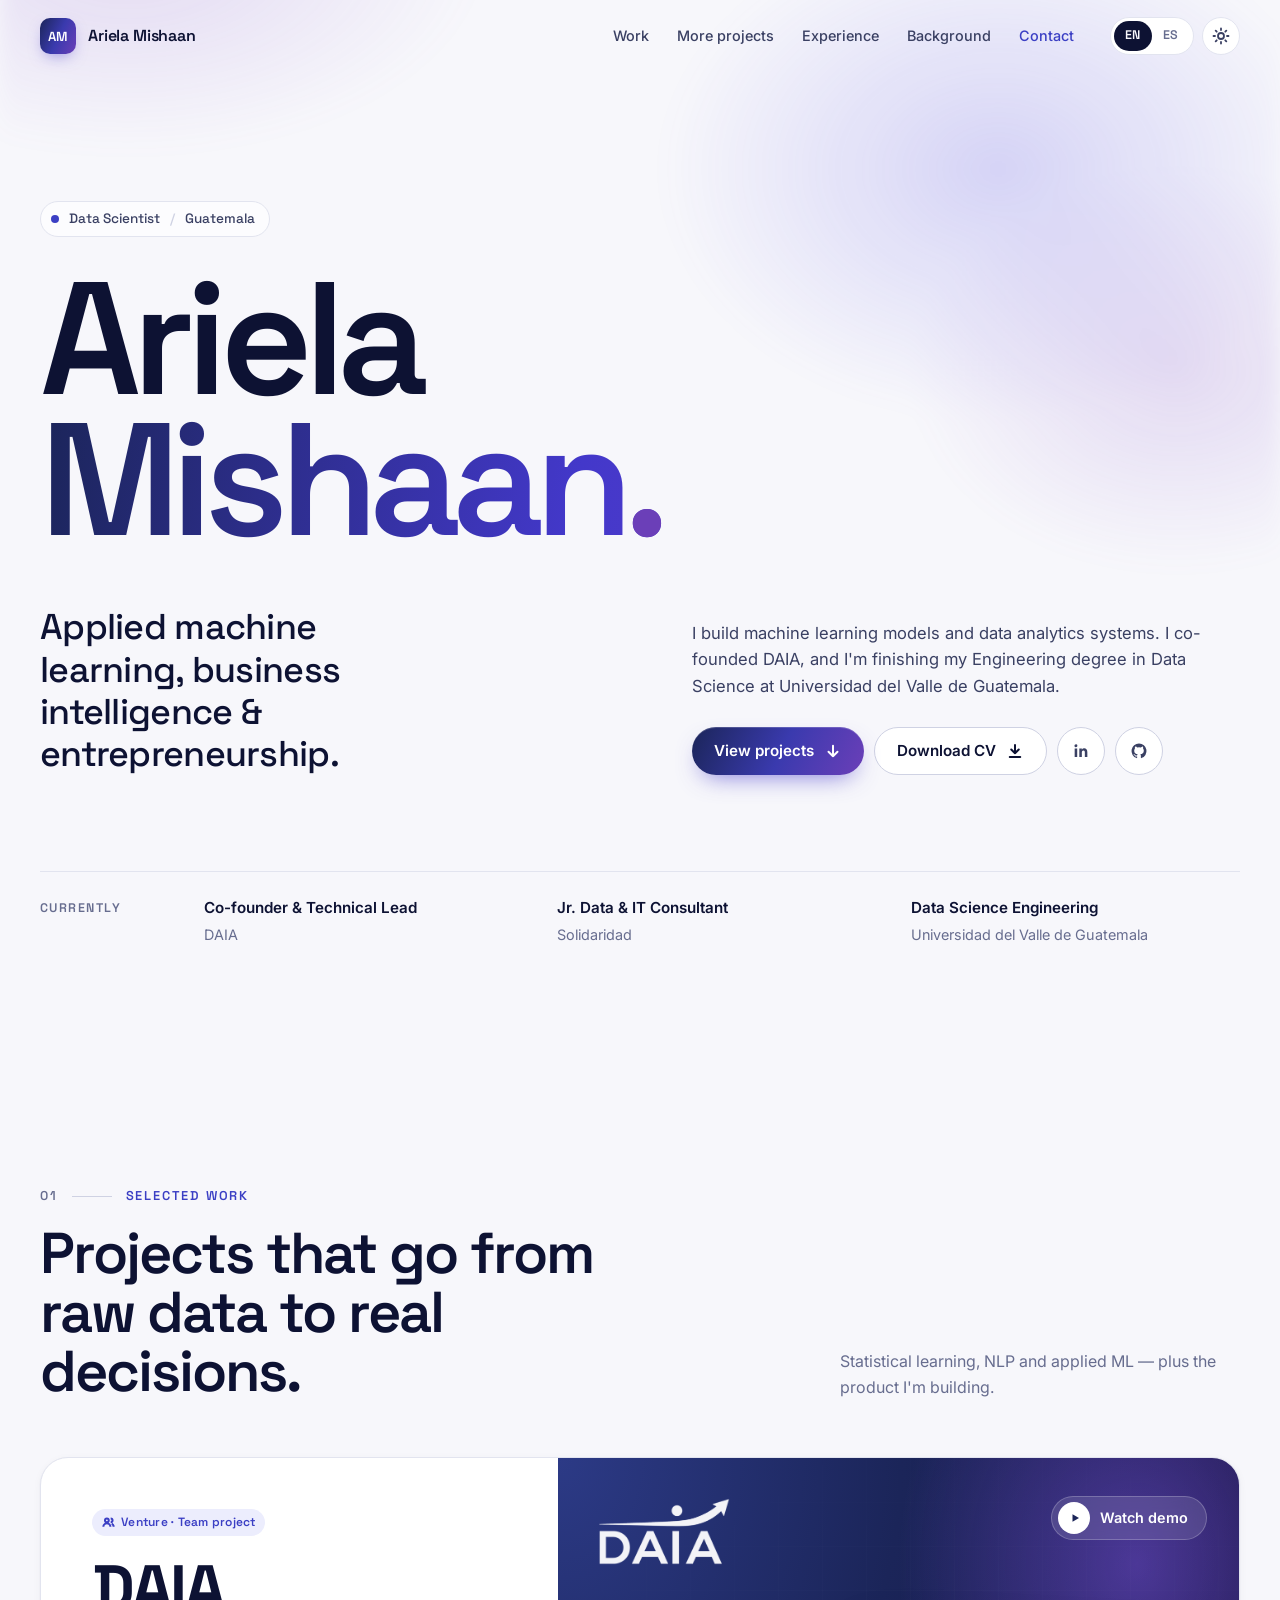
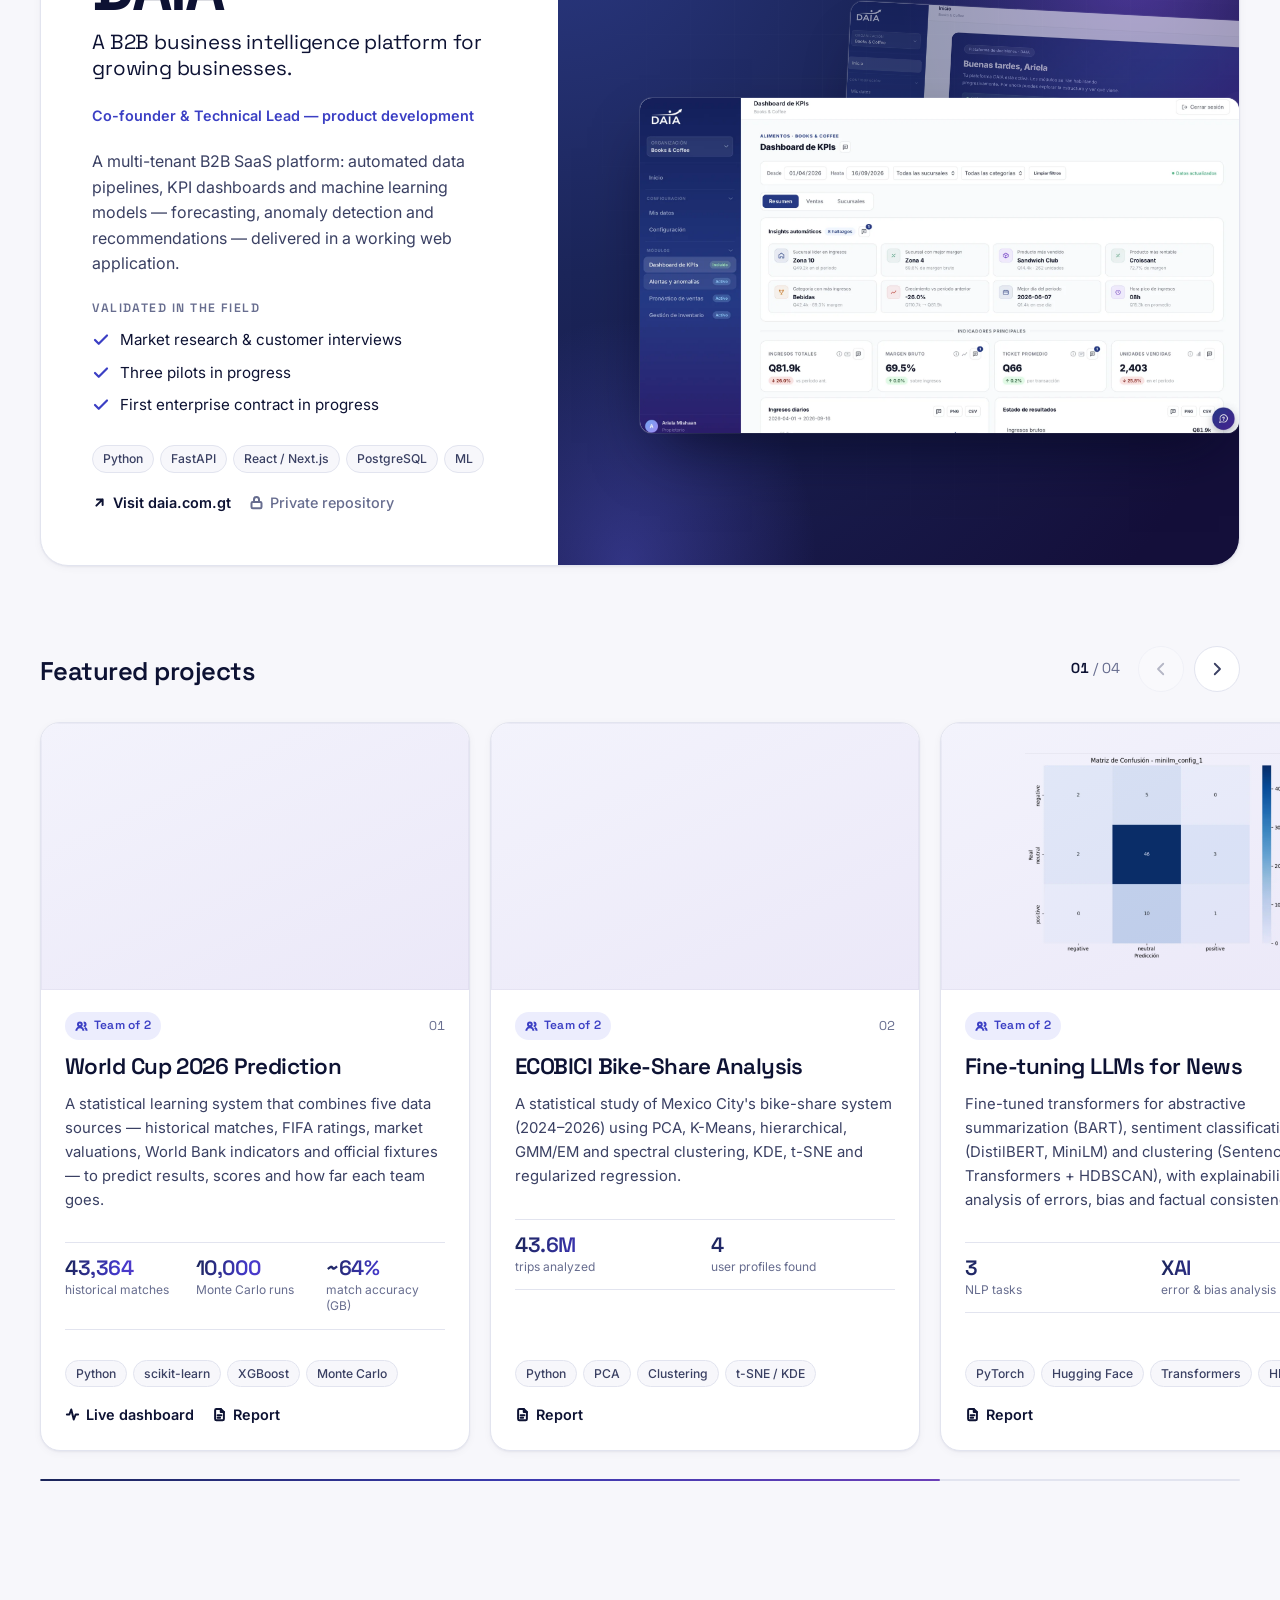
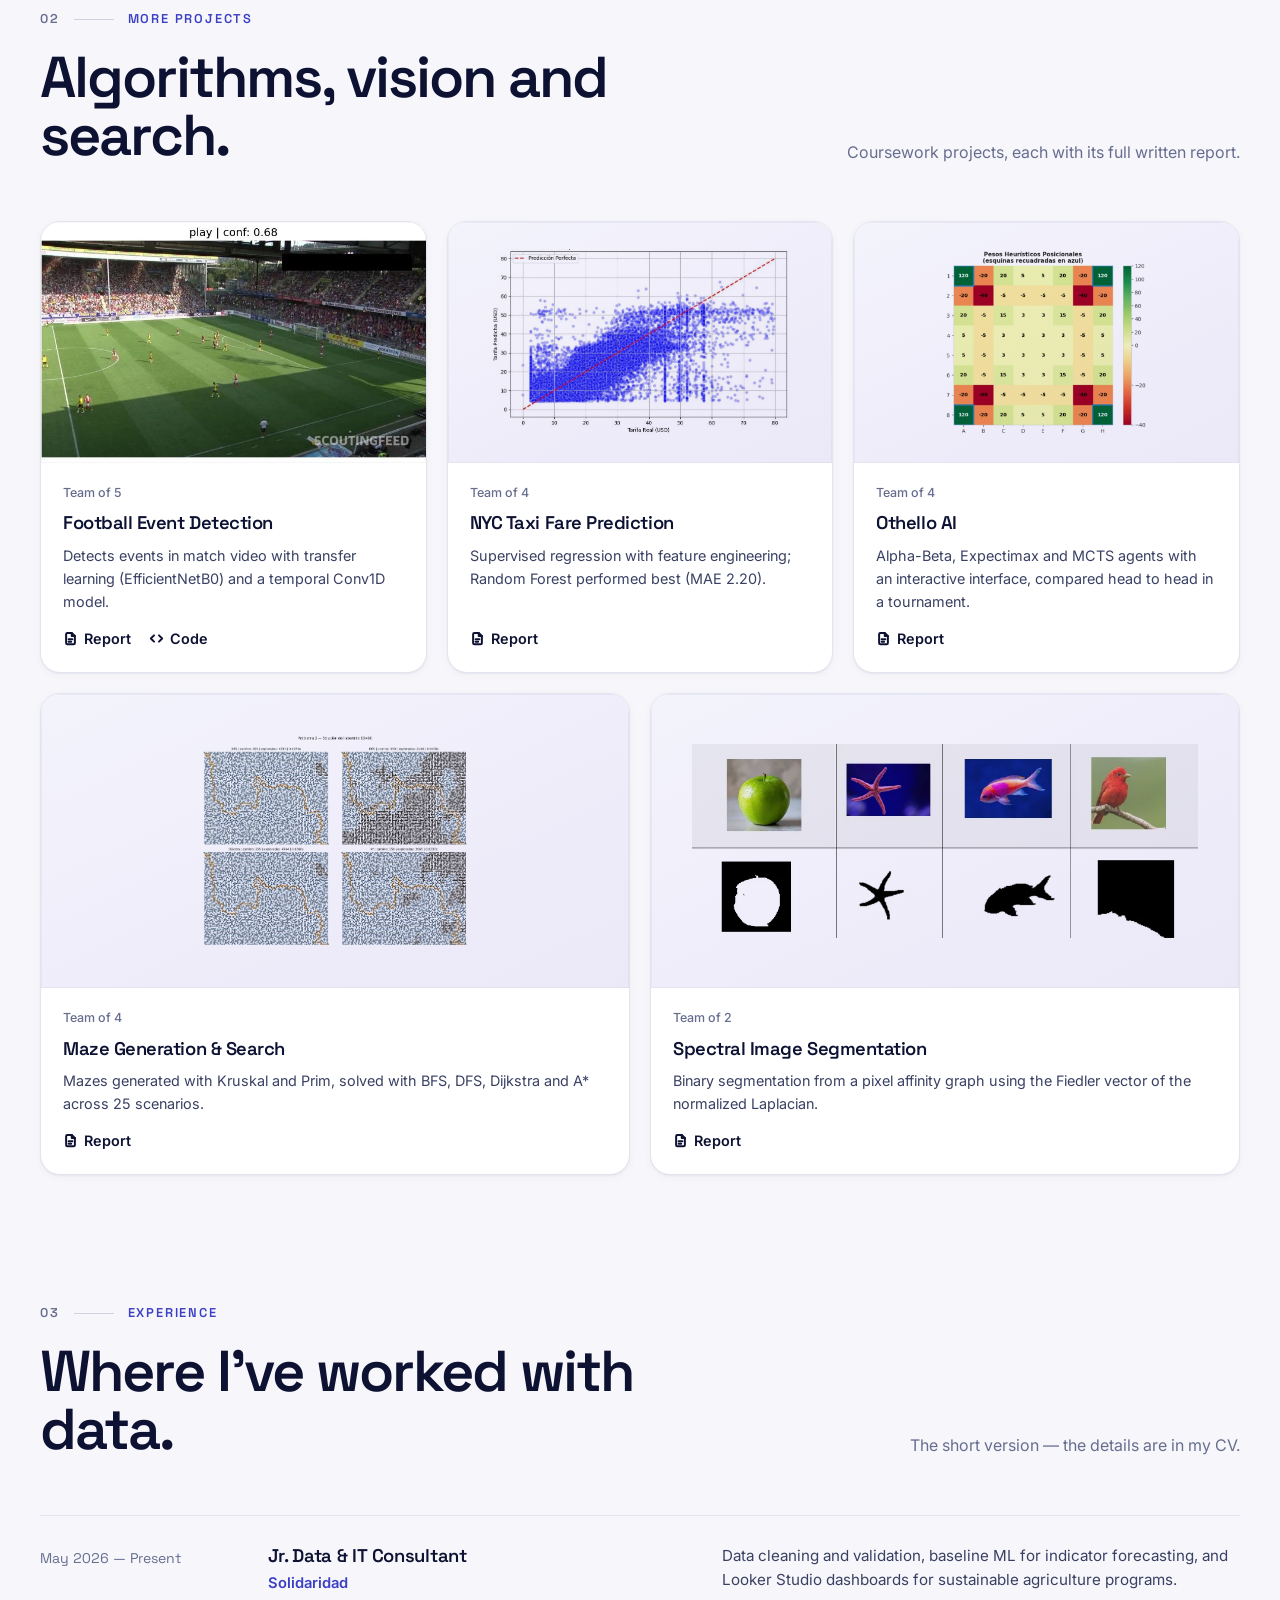
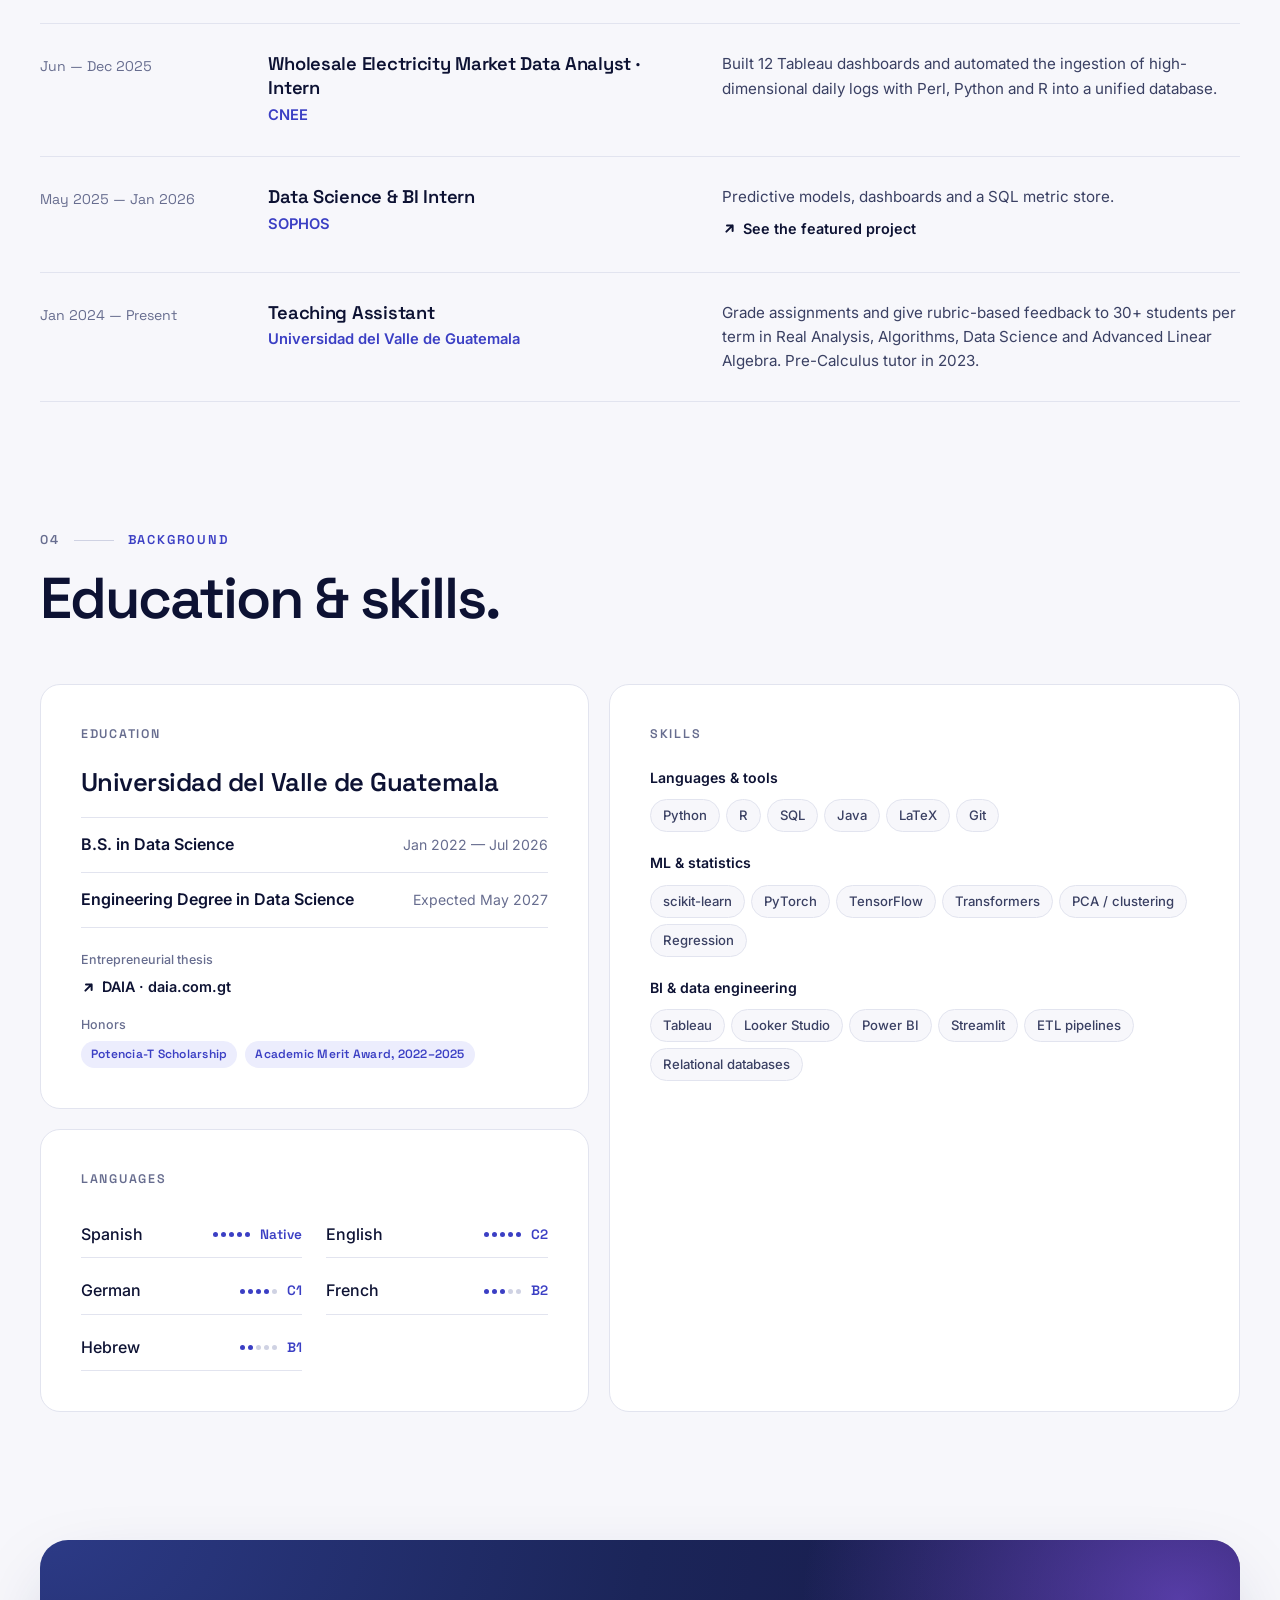
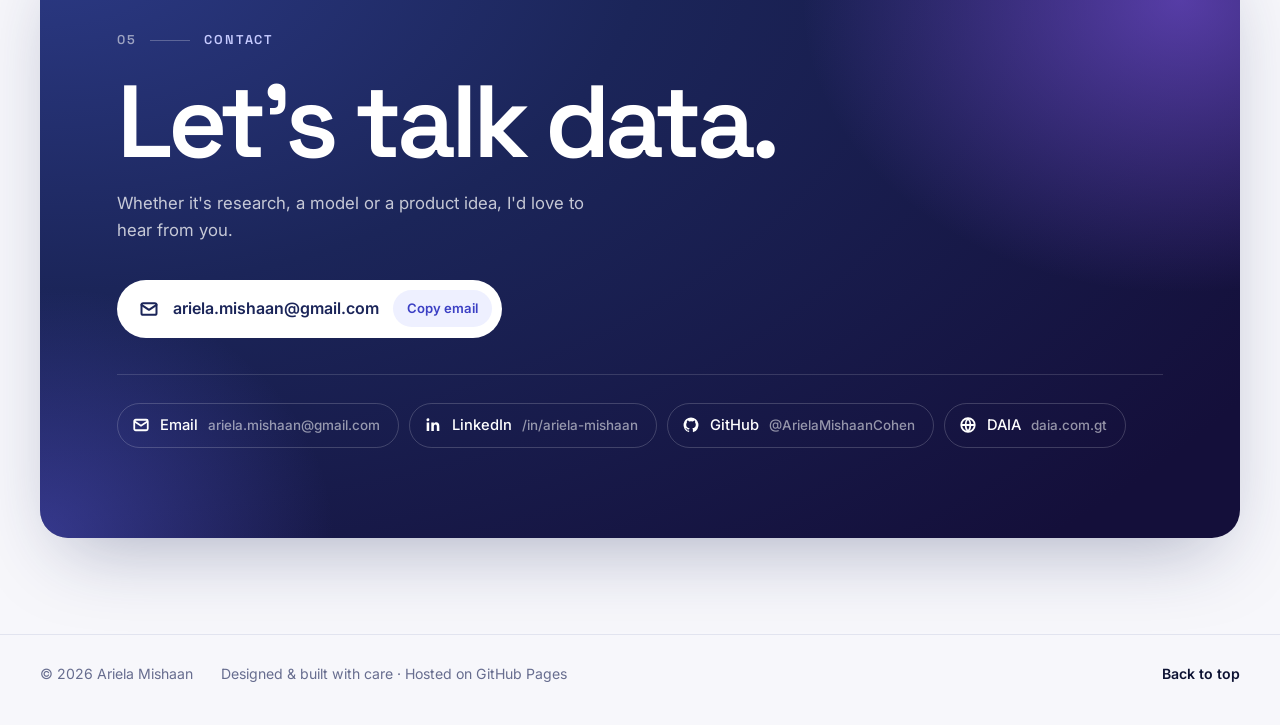
==== index.html @ e77d5253 "Build bilingual portfolio site Static site for GitHub Pages: hero, DAIA venture feature with demo vi" ====
<!doctype html>
<html lang="en">
<head>
  <meta charset="utf-8">
  <meta name="viewport" content="width=device-width, initial-scale=1">
  <title>Ariela Mishaan — Data Scientist</title>
  <meta name="description" content="Portfolio of Ariela Mishaan, data scientist working on applied machine learning, business intelligence and entrepreneurship.">
  <meta name="author" content="Ariela Mishaan">
  <meta name="color-scheme" content="light dark">
  <meta name="theme-color" content="#F7F7FB" media="(prefers-color-scheme: light)">
  <meta name="theme-color" content="#090B17" media="(prefers-color-scheme: dark)">
  <link rel="canonical" href="https://arielamishaancohen.github.io/">

  <meta property="og:type" content="website">
  <meta property="og:title" content="Ariela Mishaan — Data Scientist">
  <meta property="og:description" content="Applied machine learning, business intelligence & entrepreneurship.">
  <meta property="og:url" content="https://arielamishaancohen.github.io/">
  <meta property="og:image" content="https://arielamishaancohen.github.io/assets/img/og-image.png">
  <meta name="twitter:card" content="summary_large_image">

  <link rel="icon" href="assets/img/favicon.svg" type="image/svg+xml">
  <link rel="preconnect" href="https://fonts.googleapis.com">
  <link rel="preconnect" href="https://fonts.gstatic.com" crossorigin>
  <link href="https://fonts.googleapis.com/css2?family=Inter:wght@400;500;600&family=Space+Grotesk:wght@400;500;600;700&display=swap" rel="stylesheet">
  <link rel="stylesheet" href="assets/css/styles.css">

  <script>
    // Apply the saved theme and mark JS support before first paint (avoids a flash).
    (function () {
      var root = document.documentElement;
      root.classList.add("js");
      try {
        var theme = localStorage.getItem("theme");
        if (theme === "light" || theme === "dark") root.setAttribute("data-theme", theme);
      } catch (e) {}
    })();
  </script>
</head>
<body>
  <a class="skip-link" href="#main" data-i18n="ui.skip">Skip to content</a>

  <header class="site-header" id="top">
    <div class="container header-inner">
      <a class="brand" href="#top" aria-label="Ariela Mishaan">
        <span class="brand-mark" aria-hidden="true">AM</span>
        <span class="brand-name">Ariela Mishaan</span>
      </a>

      <nav class="site-nav" id="site-nav" aria-label="Primary">
        <ul>
          <li><a href="#work" data-i18n="ui.nav.work">Work</a></li>
          <li><a href="#more" data-i18n="ui.nav.more">More projects</a></li>
          <li><a href="#experience" data-i18n="ui.nav.experience">Experience</a></li>
          <li><a href="#background" data-i18n="ui.nav.background">Background</a></li>
          <li><a href="#contact" data-i18n="ui.nav.contact">Contact</a></li>
        </ul>
      </nav>

      <div class="header-actions">
        <div class="lang-switch" role="group" data-i18n-attr="aria-label:ui.language" aria-label="Language"></div>
        <button class="icon-btn theme-toggle" type="button" data-i18n-attr="aria-label:ui.theme" aria-label="Switch color theme">
          <svg class="icon-sun" viewBox="0 0 24 24" aria-hidden="true"><circle cx="12" cy="12" r="4"/><path d="M12 2v2M12 20v2M4.9 4.9l1.4 1.4M17.7 17.7l1.4 1.4M2 12h2M20 12h2M4.9 19.1l1.4-1.4M17.7 6.3l1.4-1.4"/></svg>
          <svg class="icon-moon" viewBox="0 0 24 24" aria-hidden="true"><path d="M20.5 14.5A8.5 8.5 0 0 1 9.5 3.5a8.5 8.5 0 1 0 11 11z"/></svg>
        </button>
        <button class="icon-btn menu-toggle" type="button" aria-expanded="false" aria-controls="site-nav" data-i18n-attr="aria-label:ui.menu" aria-label="Menu">
          <svg viewBox="0 0 24 24" aria-hidden="true"><path d="M4 8h16M4 16h16"/></svg>
        </button>
      </div>
    </div>
  </header>

  <main id="main">
    <!-- Hero -->
    <section class="hero" aria-labelledby="hero-title">
      <div class="hero-glow" aria-hidden="true"></div>
      <div class="container">
        <p class="hero-eyebrow" data-reveal>
          <span class="pulse" aria-hidden="true"></span>
          <span data-i18n="hero.eyebrow">Data Scientist</span>
          <span class="sep" aria-hidden="true">/</span>
          <span data-i18n="hero.location">Guatemala</span>
        </p>
        <h1 class="hero-title" id="hero-title" data-reveal style="--d:1">
          <span>Ariela</span>
          <span class="grad-text">Mishaan<span class="dot">.</span></span>
        </h1>
        <div class="hero-body">
          <p class="hero-tagline" data-reveal style="--d:2" data-i18n="hero.tagline">Applied machine learning, business intelligence &amp; entrepreneurship.</p>
          <div class="hero-side" data-reveal style="--d:3">
            <p class="hero-intro" data-i18n="hero.intro"></p>
            <div class="hero-cta">
              <a class="btn btn-primary" href="#work">
                <span data-i18n="hero.ctaProjects">View projects</span>
                <svg viewBox="0 0 24 24" aria-hidden="true"><path d="M12 5v14M6 13l6 6 6-6"/></svg>
              </a>
              <a class="btn btn-ghost" data-link="cv" download>
                <span data-i18n="hero.ctaCv">Download CV</span>
                <svg viewBox="0 0 24 24" aria-hidden="true"><path d="M12 4v11M7 10l5 5 5-5M5 20h14"/></svg>
              </a>
              <a class="btn btn-icon" data-link="linkedin" target="_blank" rel="noopener" aria-label="LinkedIn">
                <svg viewBox="0 0 24 24" aria-hidden="true" class="fill"><path d="M6.94 8.5H3.56V20h3.38V8.5zM5.25 3A1.96 1.96 0 1 0 5.25 7a1.96 1.96 0 0 0 0-3.92zM20.44 13.3c0-3.3-1.76-4.84-4.12-4.84a3.56 3.56 0 0 0-3.2 1.76V8.5H9.75V20h3.37v-5.7c0-1.5.28-2.95 2.14-2.95 1.83 0 1.85 1.72 1.85 3.05V20h3.38l-.05-6.7z"/></svg>
              </a>
              <a class="btn btn-icon" data-link="github" target="_blank" rel="noopener" aria-label="GitHub">
                <svg viewBox="0 0 24 24" aria-hidden="true" class="fill"><path d="M12 2a10 10 0 0 0-3.16 19.49c.5.09.68-.22.68-.48v-1.7c-2.78.6-3.37-1.34-3.37-1.34-.46-1.16-1.11-1.47-1.11-1.47-.9-.62.07-.6.07-.6 1 .07 1.53 1.03 1.53 1.03.9 1.52 2.34 1.08 2.91.83.09-.65.35-1.08.63-1.33-2.22-.25-4.55-1.11-4.55-4.94 0-1.09.39-1.98 1.03-2.68-.1-.25-.45-1.27.1-2.64 0 0 .84-.27 2.75 1.02a9.5 9.5 0 0 1 5 0c1.91-1.3 2.75-1.02 2.75-1.02.55 1.37.2 2.39.1 2.64.64.7 1.03 1.59 1.03 2.68 0 3.84-2.34 4.68-4.57 4.93.36.31.68.92.68 1.85v2.74c0 .27.18.58.69.48A10 10 0 0 0 12 2z"/></svg>
              </a>
            </div>
          </div>
        </div>

        <div class="hero-now" data-reveal style="--d:4">
          <p class="hero-now-label" data-i18n="hero.nowLabel">Currently</p>
          <ul class="hero-now-list" data-render="now"></ul>
        </div>
      </div>
    </section>

    <!-- 01 Selected work -->
    <section class="section" id="work" aria-labelledby="work-title">
      <div class="container">
        <header class="section-head" data-reveal>
          <p class="section-eyebrow"><span data-i18n="sections.work.index">01</span><span data-i18n="sections.work.eyebrow">Selected work</span></p>
          <h2 class="section-title" id="work-title" data-i18n="sections.work.title"></h2>
          <p class="section-lede" data-i18n="sections.work.lede"></p>
        </header>

        <article class="venture" data-render="venture" data-reveal></article>

        <div class="carousel-head" data-reveal>
          <h3 class="carousel-title" id="carousel-title" data-i18n="ui.carousel.label">Featured projects</h3>
          <div class="carousel-controls">
            <p class="carousel-count" aria-live="polite"><span class="current">01</span> <span class="total">/ 04</span></p>
            <button class="icon-btn round" type="button" data-carousel="prev" data-i18n-attr="aria-label:ui.carousel.prev" aria-label="Previous project">
              <svg viewBox="0 0 24 24" aria-hidden="true"><path d="M15 5l-7 7 7 7"/></svg>
            </button>
            <button class="icon-btn round" type="button" data-carousel="next" data-i18n-attr="aria-label:ui.carousel.next" aria-label="Next project">
              <svg viewBox="0 0 24 24" aria-hidden="true"><path d="M9 5l7 7-7 7"/></svg>
            </button>
          </div>
        </div>
      </div>

      <div class="carousel" data-reveal>
        <ul class="carousel-track" tabindex="0" aria-labelledby="carousel-title" data-render="featured"></ul>
        <div class="container">
          <div class="carousel-progress" aria-hidden="true"><span></span></div>
        </div>
      </div>
    </section>

    <!-- 02 More projects -->
    <section class="section" id="more" aria-labelledby="more-title">
      <div class="container">
        <header class="section-head" data-reveal>
          <p class="section-eyebrow"><span data-i18n="sections.more.index">02</span><span data-i18n="sections.more.eyebrow">More projects</span></p>
          <h2 class="section-title" id="more-title" data-i18n="sections.more.title"></h2>
          <p class="section-lede" data-i18n="sections.more.lede"></p>
        </header>
        <ul class="mini-grid" data-render="more"></ul>
      </div>
    </section>

    <!-- 03 Experience -->
    <section class="section" id="experience" aria-labelledby="experience-title">
      <div class="container">
        <header class="section-head" data-reveal>
          <p class="section-eyebrow"><span data-i18n="sections.experience.index">03</span><span data-i18n="sections.experience.eyebrow">Experience</span></p>
          <h2 class="section-title" id="experience-title" data-i18n="sections.experience.title"></h2>
          <p class="section-lede" data-i18n="sections.experience.lede"></p>
        </header>
        <ol class="timeline" data-render="experience"></ol>
      </div>
    </section>

    <!-- 04 Background -->
    <section class="section" id="background" aria-labelledby="background-title">
      <div class="container">
        <header class="section-head" data-reveal>
          <p class="section-eyebrow"><span data-i18n="sections.background.index">04</span><span data-i18n="sections.background.eyebrow">Background</span></p>
          <h2 class="section-title" id="background-title" data-i18n="sections.background.title"></h2>
        </header>
        <div class="background-grid" data-render="background"></div>
      </div>
    </section>

    <!-- Contact -->
    <section class="section section-contact" id="contact" aria-labelledby="contact-title">
      <div class="container">
        <div class="contact-panel" data-reveal>
          <div class="contact-glow" aria-hidden="true"></div>
          <p class="section-eyebrow on-dark"><span>05</span><span data-i18n="contact.eyebrow">Contact</span></p>
          <h2 class="contact-title" id="contact-title" data-i18n="contact.title"></h2>
          <p class="contact-lede" data-i18n="contact.lede"></p>
          <div class="contact-actions">
            <button class="btn btn-light copy-email" type="button">
              <svg viewBox="0 0 24 24" aria-hidden="true"><rect x="3" y="5" width="18" height="14" rx="2"/><path d="M3 7l9 6 9-6"/></svg>
              <span class="copy-email-address">ariela.mishaan@gmail.com</span>
              <span class="copy-email-state" data-i18n="ui.copy.idle">Copy email</span>
            </button>
          </div>
          <ul class="contact-links" data-render="contact"></ul>
        </div>
      </div>
    </section>
  </main>

  <footer class="site-footer">
    <div class="container footer-inner">
      <p>© <span data-year>2026</span> <span data-i18n="footer.rights">Ariela Mishaan</span></p>
      <p class="footer-note" data-i18n="footer.note"></p>
      <a class="footer-top" href="#top" data-i18n="footer.top">Back to top</a>
    </div>
  </footer>

  <noscript><p class="noscript">This site needs JavaScript to display its content.</p></noscript>

  <div class="toast" role="status" aria-live="polite"></div>

  <script src="assets/js/data.js"></script>
  <script src="assets/js/i18n/en.js"></script>
  <script src="assets/js/i18n/es.js"></script>
  <script src="assets/js/main.js"></script>
</body>
</html>
---- assets/css/styles.css ----
/* ==========================================================================
   Ariela Mishaan — Portfolio
   Type: Space Grotesk (display) + Inter (body). Accent: navy → indigo → violet.
   ========================================================================== */

/* ---------- Tokens ---------- */
:root {
  --bg: #f7f7fb;
  --bg-soft: #efeff7;
  --surface: #ffffff;
  --ink: #0d1233;
  --ink-2: #3a4063;
  --muted: #676d8f;
  --line: #e2e4ef;
  --line-strong: #cfd2e3;

  --navy: #1b2559;
  --indigo: #4338ca;
  --violet: #6b3fb8;
  --accent: #3b3fc4;
  --accent-strong: #2c2f9e;
  --accent-soft: #ecedfd;
  --accent-line: rgba(67, 56, 202, 0.28);

  --grad: linear-gradient(115deg, #1b2559 0%, #3a3aae 52%, #6b3fb8 100%);
  --grad-text: linear-gradient(100deg, #1b2559 0%, #4338ca 45%, #7a44c8 100%);
  --panel-grad: radial-gradient(120% 140% at 0% 0%, #2c3a86 0%, #1b2559 42%, #140f3a 100%);

  --thumb-bg: linear-gradient(155deg, #f3f3fc 0%, #ebe8f8 100%);
  --thumb-blend: multiply;
  --plate: transparent;

  --glow-a: rgba(79, 70, 229, 0.20);
  --glow-b: rgba(124, 68, 200, 0.16);

  --shadow-sm: 0 1px 2px rgba(19, 24, 66, 0.05), 0 2px 8px rgba(19, 24, 66, 0.04);
  --shadow-md: 0 2px 6px rgba(19, 24, 66, 0.05), 0 16px 40px -12px rgba(27, 37, 89, 0.18);
  --shadow-lg: 0 30px 80px -24px rgba(27, 37, 89, 0.35);

  --font-display: "Space Grotesk", ui-sans-serif, system-ui, sans-serif;
  --font-body: "Inter", ui-sans-serif, system-ui, -apple-system, "Segoe UI", sans-serif;

  --maxw: 1200px;
  --gutter: clamp(16px, 4vw, 40px);
  --radius-lg: 28px;
  --radius: 20px;
  --radius-sm: 12px;
  --ease: cubic-bezier(0.22, 1, 0.36, 1);

  color-scheme: light;
}

/* Dark tokens — applied automatically, or forced with data-theme="dark" */
@media (prefers-color-scheme: dark) {
  :root:not([data-theme="light"]) {
    --bg: #080a16;
    --bg-soft: #0e1124;
    --surface: #0f1329;
    --ink: #eceefb;
    --ink-2: #bcc1dc;
    --muted: #8d93b5;
    --line: #1e2346;
    --line-strong: #2d335f;

    --accent: #a5acff;
    --accent-strong: #c7cbff;
    --accent-soft: rgba(129, 140, 248, 0.12);
    --accent-line: rgba(165, 172, 255, 0.35);

    --grad: linear-gradient(115deg, #3a45b8 0%, #5b4bd6 52%, #8a55db 100%);
    --grad-text: linear-gradient(100deg, #c9ceff 0%, #9ea6ff 45%, #caa9ff 100%);
    --panel-grad: radial-gradient(120% 140% at 0% 0%, #2b3585 0%, #19215a 45%, #140d33 100%);

    --thumb-bg: linear-gradient(155deg, #161a38 0%, #1b1740 100%);
    --thumb-blend: normal;
    --plate: #ffffff;

    --glow-a: rgba(99, 102, 241, 0.22);
    --glow-b: rgba(139, 92, 246, 0.16);

    --shadow-sm: 0 1px 2px rgba(0, 0, 0, 0.4);
    --shadow-md: 0 2px 6px rgba(0, 0, 0, 0.3), 0 18px 44px -14px rgba(0, 0, 0, 0.6);
    --shadow-lg: 0 30px 80px -24px rgba(0, 0, 0, 0.75);

    color-scheme: dark;
  }
}

:root[data-theme="dark"] {
  --bg: #080a16;
  --bg-soft: #0e1124;
  --surface: #0f1329;
  --ink: #eceefb;
  --ink-2: #bcc1dc;
  --muted: #8d93b5;
  --line: #1e2346;
  --line-strong: #2d335f;

  --accent: #a5acff;
  --accent-strong: #c7cbff;
  --accent-soft: rgba(129, 140, 248, 0.12);
  --accent-line: rgba(165, 172, 255, 0.35);

  --grad: linear-gradient(115deg, #3a45b8 0%, #5b4bd6 52%, #8a55db 100%);
  --grad-text: linear-gradient(100deg, #c9ceff 0%, #9ea6ff 45%, #caa9ff 100%);
  --panel-grad: radial-gradient(120% 140% at 0% 0%, #2b3585 0%, #19215a 45%, #140d33 100%);

  --thumb-bg: linear-gradient(155deg, #161a38 0%, #1b1740 100%);
  --thumb-blend: normal;
  --plate: #ffffff;

  --glow-a: rgba(99, 102, 241, 0.22);
  --glow-b: rgba(139, 92, 246, 0.16);

  --shadow-sm: 0 1px 2px rgba(0, 0, 0, 0.4);
  --shadow-md: 0 2px 6px rgba(0, 0, 0, 0.3), 0 18px 44px -14px rgba(0, 0, 0, 0.6);
  --shadow-lg: 0 30px 80px -24px rgba(0, 0, 0, 0.75);

  color-scheme: dark;
}

/* ---------- Base ---------- */
*,
*::before,
*::after { box-sizing: border-box; }

html {
  -webkit-text-size-adjust: 100%;
  scroll-behavior: smooth;
  scroll-padding-top: 88px;
}

body {
  margin: 0;
  background: var(--bg);
  color: var(--ink);
  font-family: var(--font-body);
  font-size: 1rem;
  line-height: 1.6;
  -webkit-font-smoothing: antialiased;
  -moz-osx-font-smoothing: grayscale;
  text-rendering: optimizeLegibility;
  overflow-x: hidden;
  transition: background-color 0.4s var(--ease), color 0.4s var(--ease);
}

img, video, svg { display: block; max-width: 100%; }
a { color: inherit; text-decoration: none; }
button { font: inherit; color: inherit; background: none; border: 0; padding: 0; cursor: pointer; }
ul, ol { list-style: none; margin: 0; padding: 0; }
h1, h2, h3, h4, p { margin: 0; }

::selection { background: var(--accent); color: var(--bg); }

:focus-visible {
  outline: 2px solid var(--accent);
  outline-offset: 3px;
  border-radius: 6px;
}

.container {
  width: 100%;
  max-width: calc(var(--maxw) + 2 * var(--gutter));
  margin-inline: auto;
  padding-inline: var(--gutter);
}

.skip-link {
  position: fixed;
  left: 16px;
  top: -60px;
  z-index: 100;
  padding: 10px 16px;
  border-radius: 10px;
  background: var(--ink);
  color: var(--bg);
  font-weight: 600;
  transition: top 0.2s;
}
.skip-link:focus { top: 16px; }

.grad-text {
  background: var(--grad-text);
  -webkit-background-clip: text;
  background-clip: text;
  color: transparent;
}

svg path, svg circle, svg rect { vector-effect: non-scaling-stroke; }

/* ---------- Header ---------- */
.site-header {
  position: sticky;
  top: 0;
  z-index: 50;
  border-bottom: 1px solid transparent;
  transition: background-color 0.3s, border-color 0.3s, backdrop-filter 0.3s;
}
.site-header.is-scrolled {
  background: color-mix(in srgb, var(--bg) 78%, transparent);
  -webkit-backdrop-filter: saturate(160%) blur(16px);
  backdrop-filter: saturate(160%) blur(16px);
  border-bottom-color: var(--line);
}
.header-inner {
  display: flex;
  align-items: center;
  gap: 24px;
  height: 72px;
}

.brand { display: inline-flex; align-items: center; gap: 12px; flex-shrink: 0; }
.brand-mark {
  display: grid;
  place-items: center;
  width: 36px;
  height: 36px;
  border-radius: 10px;
  background: var(--grad);
  color: #fff;
  font-family: var(--font-display);
  font-weight: 600;
  font-size: 0.82rem;
  letter-spacing: 0.02em;
  box-shadow: 0 6px 16px -6px rgba(67, 56, 202, 0.6);
}
.brand-name {
  font-family: var(--font-display);
  font-weight: 600;
  letter-spacing: -0.01em;
}

.site-nav { margin-left: auto; }
.site-nav ul { display: flex; gap: 4px; }
.site-nav a {
  position: relative;
  display: block;
  padding: 8px 12px;
  border-radius: 999px;
  color: var(--ink-2);
  font-size: 0.9rem;
  font-weight: 500;
  transition: color 0.2s, background-color 0.2s;
}
.site-nav a:hover { color: var(--ink); background: var(--accent-soft); }
.site-nav a.is-active { color: var(--accent); }

.header-actions { display: flex; align-items: center; gap: 8px; }

.lang-switch {
  display: inline-flex;
  padding: 3px;
  border: 1px solid var(--line);
  border-radius: 999px;
  background: var(--surface);
}
.lang-switch button {
  min-width: 38px;
  padding: 5px 10px;
  border-radius: 999px;
  font-family: var(--font-display);
  font-size: 0.78rem;
  font-weight: 600;
  letter-spacing: 0.04em;
  color: var(--muted);
  transition: color 0.2s, background-color 0.25s var(--ease);
}
.lang-switch button:hover { color: var(--ink); }
.lang-switch button[aria-pressed="true"] { background: var(--ink); color: var(--bg); }

.icon-btn {
  display: grid;
  place-items: center;
  width: 38px;
  height: 38px;
  border-radius: 999px;
  border: 1px solid var(--line);
  background: var(--surface);
  color: var(--ink-2);
  transition: color 0.2s, border-color 0.2s, background-color 0.2s, transform 0.2s var(--ease), opacity 0.2s;
}
.icon-btn:hover { color: var(--accent); border-color: var(--accent-line); }
.icon-btn svg { width: 18px; height: 18px; fill: none; stroke: currentColor; stroke-width: 1.8; stroke-linecap: round; stroke-linejoin: round; }
.icon-btn:disabled { opacity: 0.35; cursor: default; }
.icon-btn:disabled:hover { color: var(--ink-2); border-color: var(--line); }

.theme-toggle .icon-moon { display: none; }
@media (prefers-color-scheme: dark) {
  :root:not([data-theme="light"]) .theme-toggle .icon-sun { display: none; }
  :root:not([data-theme="light"]) .theme-toggle .icon-moon { display: block; }
}
:root[data-theme="dark"] .theme-toggle .icon-sun { display: none; }
:root[data-theme="dark"] .theme-toggle .icon-moon { display: block; }

.menu-toggle { display: none; }

@media (max-width: 900px) {
  .brand-name { display: none; }
  .menu-toggle { display: grid; }
  .header-actions { margin-left: auto; }
  .site-nav {
    position: absolute;
    top: 72px;
    left: 0;
    right: 0;
    margin: 0;
    padding: 8px var(--gutter) 20px;
    background: var(--bg);
    border-bottom: 1px solid var(--line);
    box-shadow: var(--shadow-md);
    opacity: 0;
    visibility: hidden;
    transform: translateY(-8px);
    transition: opacity 0.25s var(--ease), transform 0.25s var(--ease), visibility 0.25s;
  }
  .site-nav.is-open { opacity: 1; visibility: visible; transform: none; }
  .site-nav ul { flex-direction: column; }
  .site-nav a { padding: 12px 8px; font-size: 1.05rem; border-radius: 10px; }
}

/* ---------- Buttons ---------- */
.btn {
  display: inline-flex;
  align-items: center;
  justify-content: center;
  gap: 10px;
  height: 48px;
  padding: 0 22px;
  border-radius: 999px;
  font-weight: 600;
  font-size: 0.95rem;
  white-space: nowrap;
  transition: transform 0.25s var(--ease), box-shadow 0.25s var(--ease), background-color 0.2s, color 0.2s, border-color 0.2s;
}
.btn svg { width: 18px; height: 18px; fill: none; stroke: currentColor; stroke-width: 2; stroke-linecap: round; stroke-linejoin: round; }
.btn svg.fill { fill: currentColor; stroke: none; }
.btn:hover { transform: translateY(-2px); }

.btn-primary {
  position: relative;
  color: #fff;
  background: var(--grad);
  box-shadow: 0 10px 24px -10px rgba(67, 56, 202, 0.7), inset 0 1px 0 rgba(255, 255, 255, 0.18);
}
.btn-primary:hover { box-shadow: 0 16px 32px -12px rgba(67, 56, 202, 0.8), inset 0 1px 0 rgba(255, 255, 255, 0.18); }

.btn-ghost { border: 1px solid var(--line-strong); background: var(--surface); color: var(--ink); }
.btn-ghost:hover { border-color: var(--accent-line); color: var(--accent); }

.btn-icon { width: 48px; padding: 0; border: 1px solid var(--line-strong); background: var(--surface); color: var(--ink-2); }
.btn-icon:hover { border-color: var(--accent-line); color: var(--accent); }

.btn-light { background: #fff; color: #1b2559; }
.btn-light:hover { box-shadow: 0 16px 30px -12px rgba(0, 0, 0, 0.45); }

/* ---------- Hero ---------- */
.hero {
  position: relative;
  padding: clamp(56px, 10vw, 128px) 0 clamp(64px, 9vw, 112px);
  isolation: isolate;
}
.hero-glow {
  position: absolute;
  inset: -120px 0 auto 0;
  height: 720px;
  z-index: -1;
  pointer-events: none;
  background:
    radial-gradient(38% 50% at 78% 30%, var(--glow-a), transparent 70%),
    radial-gradient(30% 40% at 92% 58%, var(--glow-b), transparent 70%),
    radial-gradient(40% 40% at 10% 0%, var(--glow-b), transparent 70%);
  filter: blur(10px);
}

.hero-eyebrow {
  display: inline-flex;
  align-items: center;
  gap: 10px;
  padding: 6px 14px 6px 10px;
  border: 1px solid var(--line);
  border-radius: 999px;
  background: color-mix(in srgb, var(--surface) 70%, transparent);
  color: var(--ink-2);
  font-family: var(--font-display);
  font-size: 0.85rem;
  font-weight: 500;
}
.hero-eyebrow .sep { color: var(--line-strong); }
.pulse {
  position: relative;
  width: 8px;
  height: 8px;
  border-radius: 50%;
  background: var(--accent);
}
.pulse::after {
  content: "";
  position: absolute;
  inset: -4px;
  border-radius: 50%;
  border: 1px solid var(--accent);
  opacity: 0;
  animation: pulse 2.6s var(--ease) infinite;
}
@keyframes pulse {
  0% { transform: scale(0.6); opacity: 0.7; }
  100% { transform: scale(1.8); opacity: 0; }
}

.hero-title {
  margin-top: clamp(20px, 3vw, 32px);
  font-family: var(--font-display);
  font-weight: 600;
  font-size: clamp(3.4rem, 12.5vw, 10.5rem);
  line-height: 0.88;
  letter-spacing: -0.055em;
}
.hero-title > span { display: block; }
.hero-title .dot { color: var(--violet); -webkit-text-fill-color: currentColor; }
@media (prefers-color-scheme: dark) { :root:not([data-theme="light"]) .hero-title .dot { color: #caa9ff; } }
:root[data-theme="dark"] .hero-title .dot { color: #caa9ff; }

.hero-body {
  display: grid;
  grid-template-columns: minmax(0, 1.05fr) minmax(0, 1fr);
  gap: clamp(28px, 6vw, 88px);
  align-items: end;
  margin-top: clamp(32px, 5vw, 56px);
}
.hero-tagline {
  font-family: var(--font-display);
  font-size: clamp(1.45rem, 2.8vw, 2.25rem);
  line-height: 1.18;
  letter-spacing: -0.02em;
  font-weight: 500;
  max-width: 18ch;
}
.hero-intro { color: var(--ink-2); font-size: clamp(1rem, 1.3vw, 1.1rem); max-width: 52ch; }
.hero-cta { display: flex; flex-wrap: wrap; gap: 10px; margin-top: 28px; }

.hero-now {
  display: grid;
  grid-template-columns: 140px 1fr;
  gap: 24px;
  margin-top: clamp(56px, 8vw, 96px);
  padding-top: 24px;
  border-top: 1px solid var(--line);
}
.hero-now-label {
  font-family: var(--font-display);
  font-size: 0.78rem;
  font-weight: 600;
  letter-spacing: 0.12em;
  text-transform: uppercase;
  color: var(--muted);
  padding-top: 3px;
}
.hero-now-list { display: grid; grid-template-columns: repeat(3, minmax(0, 1fr)); gap: 24px; }
.hero-now-list li { display: flex; flex-direction: column; gap: 2px; }
.hero-now-list .role { font-weight: 600; font-size: 0.95rem; }
.hero-now-list .org { color: var(--muted); font-size: 0.9rem; }

@media (max-width: 820px) {
  .hero-body { grid-template-columns: 1fr; align-items: start; }
  .hero-now { grid-template-columns: 1fr; gap: 14px; }
  .hero-now-list { grid-template-columns: 1fr; gap: 14px; }
}

/* ---------- Sections ---------- */
.section { padding: clamp(72px, 10vw, 136px) 0 0; }

.section-head {
  display: grid;
  grid-template-columns: minmax(0, 1.4fr) minmax(0, 1fr);
  column-gap: clamp(24px, 6vw, 80px);
  row-gap: 18px;
  align-items: end;
  margin-bottom: clamp(36px, 5vw, 56px);
}
.section-eyebrow {
  grid-column: 1 / -1;
  display: flex;
  align-items: center;
  gap: 14px;
  font-family: var(--font-display);
  font-size: 0.8rem;
  font-weight: 600;
  letter-spacing: 0.14em;
  text-transform: uppercase;
  color: var(--accent);
}
.section-eyebrow span:first-child {
  display: inline-flex;
  align-items: center;
  gap: 14px;
  color: var(--muted);
}
.section-eyebrow span:first-child::after {
  content: "";
  width: 40px;
  height: 1px;
  background: var(--line-strong);
}
.section-title {
  font-family: var(--font-display);
  font-weight: 600;
  font-size: clamp(2rem, 4.6vw, 3.6rem);
  line-height: 1.02;
  letter-spacing: -0.035em;
  max-width: 17ch;
}
.section-lede { color: var(--muted); max-width: 40ch; justify-self: end; }
.section-lede:empty { display: none; }

@media (max-width: 820px) {
  .section-head { grid-template-columns: 1fr; }
  .section-lede { justify-self: start; }
}

/* ---------- Shared bits ---------- */
.tags { display: flex; flex-wrap: wrap; gap: 6px; }
.tag {
  padding: 3px 10px;
  border: 1px solid var(--line);
  border-radius: 999px;
  font-size: 0.76rem;
  font-weight: 500;
  color: var(--ink-2);
  background: var(--bg);
  white-space: nowrap;
}

.pill {
  display: inline-flex;
  align-items: center;
  gap: 6px;
  padding: 4px 10px;
  border-radius: 999px;
  background: var(--accent-soft);
  color: var(--accent);
  font-family: var(--font-display);
  font-size: 0.75rem;
  font-weight: 600;
  letter-spacing: 0.02em;
}
.pill svg { width: 13px; height: 13px; fill: none; stroke: currentColor; stroke-width: 2; }

.links { display: flex; flex-wrap: wrap; gap: 6px 18px; }
.link {
  display: inline-flex;
  align-items: center;
  gap: 6px;
  font-size: 0.9rem;
  font-weight: 600;
  color: var(--ink);
  background-image: linear-gradient(currentColor, currentColor);
  background-size: 0% 1px;
  background-repeat: no-repeat;
  background-position: 0 100%;
  transition: color 0.2s, background-size 0.3s var(--ease);
}
.link svg { width: 15px; height: 15px; fill: none; stroke: currentColor; stroke-width: 2; stroke-linecap: round; stroke-linejoin: round; transition: transform 0.25s var(--ease); }
.link:hover { color: var(--accent); background-size: 100% 1px; }
.link:hover svg { transform: translate(2px, -2px); }
.link.is-muted { color: var(--muted); font-weight: 500; cursor: default; }
.link.is-muted:hover { background-size: 0 1px; }

.sr-only {
  position: absolute !important;
  width: 1px; height: 1px;
  padding: 0; margin: -1px;
  overflow: hidden; clip: rect(0 0 0 0);
  white-space: nowrap; border: 0;
}

/* ---------- Thumbnails ---------- */
.thumb {
  position: relative;
  overflow: hidden;
  background: var(--thumb-bg);
  aspect-ratio: 16 / 10;
}
.thumb::after {
  content: "";
  position: absolute;
  inset: 0;
  pointer-events: none;
  box-shadow: inset 0 0 0 1px rgba(27, 37, 89, 0.04);
}
.thumb img {
  width: 100%;
  height: 100%;
  transition: transform 0.7s var(--ease);
}
.thumb.is-contain { padding: 7%; }
.thumb.is-contain img {
  object-fit: contain;
  mix-blend-mode: var(--thumb-blend);
  background: var(--plate);
  border-radius: 8px;
}
.thumb.is-cover img { object-fit: cover; object-position: var(--focus, center top); }
.thumb.is-cover.is-framed { padding: 7% 0 0 7%; }
.thumb.is-cover.is-framed img {
  border-radius: 10px 0 0 0;
  box-shadow: var(--shadow-md);
}

/* ---------- Venture (DAIA) ---------- */
.venture {
  position: relative;
  display: grid;
  grid-template-columns: minmax(0, 0.95fr) minmax(0, 1.25fr);
  border: 1px solid var(--line);
  border-radius: var(--radius-lg);
  background: var(--surface);
  overflow: hidden;
  box-shadow: var(--shadow-sm);
  transition: box-shadow 0.5s var(--ease), border-color 0.4s, transform 0.5s var(--ease);
}
.venture:hover { box-shadow: var(--shadow-lg); border-color: var(--accent-line); }

.venture-body {
  display: flex;
  flex-direction: column;
  gap: 22px;
  padding: clamp(28px, 4vw, 52px);
}
.venture-top { display: flex; flex-wrap: wrap; align-items: center; gap: 10px; }
.venture-title {
  font-family: var(--font-display);
  font-weight: 700;
  font-size: clamp(2.6rem, 5vw, 4rem);
  letter-spacing: -0.045em;
  line-height: 0.95;
}
.venture-subtitle {
  margin-top: 10px;
  font-family: var(--font-display);
  font-size: clamp(1.1rem, 1.6vw, 1.3rem);
  line-height: 1.3;
  letter-spacing: -0.01em;
  color: var(--ink);
}
.venture-role {
  font-size: 0.9rem;
  color: var(--accent);
  font-weight: 600;
}
.venture-desc { color: var(--ink-2); }
.venture-validation h4 {
  margin-bottom: 10px;
  font-family: var(--font-display);
  font-size: 0.76rem;
  font-weight: 600;
  letter-spacing: 0.12em;
  text-transform: uppercase;
  color: var(--muted);
}
.venture-validation ul { display: grid; gap: 8px; }
.venture-validation li { display: flex; align-items: flex-start; gap: 10px; font-size: 0.95rem; }
.venture-validation li svg { flex-shrink: 0; width: 18px; height: 18px; margin-top: 3px; fill: none; stroke: var(--accent); stroke-width: 2.2; stroke-linecap: round; stroke-linejoin: round; }
.venture-foot { display: flex; flex-direction: column; gap: 18px; margin-top: auto; padding-top: 6px; }

.venture-visual {
  position: relative;
  min-height: 460px;
  background: var(--panel-grad);
  overflow: hidden;
  isolation: isolate;
}
.venture-visual::before {
  content: "";
  position: absolute;
  inset: 0;
  z-index: -1;
  background:
    radial-gradient(50% 60% at 85% 15%, rgba(139, 92, 246, 0.45), transparent 70%),
    radial-gradient(40% 50% at 10% 100%, rgba(99, 102, 241, 0.35), transparent 70%);
}
.venture-visual::after {
  content: "";
  position: absolute;
  inset: 0;
  z-index: -1;
  opacity: 0.35;
  background-image: linear-gradient(rgba(255, 255, 255, 0.06) 1px, transparent 1px), linear-gradient(90deg, rgba(255, 255, 255, 0.06) 1px, transparent 1px);
  background-size: 44px 44px;
  mask-image: radial-gradient(70% 70% at 60% 40%, #000, transparent);
  -webkit-mask-image: radial-gradient(70% 70% at 60% 40%, #000, transparent);
}
.venture-logo {
  position: absolute;
  top: clamp(24px, 3.5vw, 40px);
  left: clamp(24px, 3.5vw, 40px);
  width: clamp(96px, 11vw, 132px);
  height: auto;
  opacity: 0.95;
}
.shot {
  margin: 0;
  position: absolute;
  border-radius: 12px;
  overflow: hidden;
  background: #fff;
  box-shadow: 0 30px 60px -20px rgba(4, 6, 30, 0.7), 0 0 0 1px rgba(255, 255, 255, 0.12);
  transition: transform 0.8s var(--ease);
}
.shot img { width: 100%; height: auto; }
.shot-back {
  width: 70%;
  top: 22%;
  right: -12%;
  opacity: 0.55;
  transform: rotate(3deg);
}
.shot-main {
  width: 88%;
  left: 12%;
  top: 34%;
}
.venture:hover .shot-main { transform: translate(-8px, -8px); }
.venture:hover .shot-back { transform: rotate(4deg) translate(8px, -6px); }

.play-btn {
  position: absolute;
  z-index: 2;
  right: clamp(20px, 3vw, 32px);
  top: clamp(22px, 3.3vw, 38px);
  display: inline-flex;
  align-items: center;
  gap: 10px;
  height: 44px;
  padding: 0 18px 0 6px;
  border-radius: 999px;
  background: rgba(255, 255, 255, 0.12);
  border: 1px solid rgba(255, 255, 255, 0.22);
  -webkit-backdrop-filter: blur(10px);
  backdrop-filter: blur(10px);
  color: #fff;
  font-weight: 600;
  font-size: 0.9rem;
  transition: background-color 0.25s, transform 0.25s var(--ease);
}
.play-btn:hover { background: rgba(255, 255, 255, 0.22); transform: translateY(-2px); }
.play-btn .play-icon {
  display: grid;
  place-items: center;
  width: 32px;
  height: 32px;
  border-radius: 50%;
  background: #fff;
  color: #1b2559;
}
.play-btn .play-icon svg { width: 12px; height: 12px; fill: currentColor; margin-left: 2px; }
.play-btn:focus-visible { outline-color: #fff; }

@media (max-width: 960px) {
  .venture { grid-template-columns: 1fr; }
  .venture-visual { min-height: 0; aspect-ratio: 4 / 3; order: -1; }
}

/* ---------- Carousel ---------- */
.carousel-head {
  display: flex;
  align-items: end;
  justify-content: space-between;
  gap: 16px;
  margin-top: clamp(48px, 7vw, 80px);
  margin-bottom: 22px;
}
.carousel-title {
  font-family: var(--font-display);
  font-size: clamp(1.3rem, 2.2vw, 1.6rem);
  font-weight: 600;
  letter-spacing: -0.02em;
}
.carousel-controls { display: flex; align-items: center; gap: 10px; }
.carousel-count {
  margin-right: 8px;
  white-space: nowrap;
  font-family: var(--font-display);
  font-variant-numeric: tabular-nums;
  font-size: 0.9rem;
  color: var(--muted);
}
.carousel-count .current { color: var(--ink); font-weight: 600; }
.icon-btn.round { width: 46px; height: 46px; }

.carousel { position: relative; }
.carousel-track {
  --edge: max(var(--gutter), calc((100% - var(--maxw)) / 2));
  display: grid;
  grid-auto-flow: column;
  grid-auto-columns: min(430px, 84%);
  gap: 20px;
  padding: 8px var(--edge) 28px;
  scroll-padding-inline: var(--edge);
  overflow-x: auto;
  overscroll-behavior-x: contain;
  scroll-snap-type: x mandatory;
  scrollbar-width: none;
}
.carousel-track::-webkit-scrollbar { display: none; }
.carousel-track:focus-visible { outline-offset: -4px; border-radius: 0; }

.carousel-progress {
  position: relative;
  height: 2px;
  border-radius: 2px;
  background: var(--line);
  overflow: hidden;
}
.carousel-progress span {
  position: absolute;
  inset: 0 auto 0 0;
  width: 25%;
  border-radius: 2px;
  background: var(--grad);
  transition: transform 0.35s var(--ease), width 0.35s var(--ease);
}

/* ---------- Project cards ---------- */
.card {
  position: relative;
  display: flex;
  flex-direction: column;
  scroll-snap-align: start;
  border: 1px solid var(--line);
  border-radius: var(--radius);
  background: var(--surface);
  overflow: hidden;
  box-shadow: var(--shadow-sm);
  transition: transform 0.45s var(--ease), box-shadow 0.45s var(--ease), border-color 0.3s;
}
.card:hover { transform: translateY(-6px); box-shadow: var(--shadow-md); border-color: var(--accent-line); }
.card:hover .thumb img { transform: scale(1.035); }
.card:focus-within { border-color: var(--accent-line); }

.card-body { display: flex; flex-direction: column; gap: 14px; flex: 1; padding: 22px 24px 24px; }
.card-meta { display: flex; align-items: center; justify-content: space-between; gap: 10px; }
.card-index { font-family: var(--font-display); font-size: 0.8rem; color: var(--muted); font-variant-numeric: tabular-nums; }
.card-title {
  font-family: var(--font-display);
  font-weight: 600;
  font-size: 1.4rem;
  line-height: 1.15;
  letter-spacing: -0.025em;
}
.card-desc { color: var(--ink-2); font-size: 0.93rem; line-height: 1.6; }

.stats {
  display: grid;
  grid-template-columns: repeat(auto-fit, minmax(96px, 1fr));
  gap: 12px;
  padding: 14px 0;
  border-block: 1px solid var(--line);
}
.stat { display: flex; flex-direction: column; gap: 2px; }
.stat-value {
  font-family: var(--font-display);
  font-weight: 600;
  font-size: 1.3rem;
  letter-spacing: -0.02em;
  line-height: 1.1;
  background: var(--grad-text);
  -webkit-background-clip: text;
  background-clip: text;
  color: transparent;
}
.stat-label { font-size: 0.75rem; line-height: 1.35; color: var(--muted); }

.card-foot { display: flex; flex-direction: column; gap: 16px; margin-top: auto; }

.nda-badge {
  display: inline-flex;
  align-items: center;
  gap: 8px;
  font-size: 0.84rem;
  font-weight: 500;
  color: var(--muted);
}
.nda-badge svg { width: 15px; height: 15px; fill: none; stroke: currentColor; stroke-width: 2; stroke-linecap: round; stroke-linejoin: round; }

/* ---------- More projects ---------- */
.mini-grid {
  display: grid;
  grid-template-columns: repeat(6, minmax(0, 1fr));
  gap: 20px;
}
.mini-grid > li { grid-column: span 2; }
.mini-grid > li:nth-child(4),
.mini-grid > li:nth-child(5) { grid-column: span 3; }
.mini-grid > li:nth-child(4) .thumb,
.mini-grid > li:nth-child(5) .thumb { aspect-ratio: 16 / 8; }

.mini {
  height: 100%;
}
.mini .card-body { gap: 10px; padding: 20px 22px 22px; }
.mini .card-title { font-size: 1.15rem; }
.mini .card-desc { font-size: 0.9rem; }
.mini .card-foot { gap: 12px; padding-top: 4px; }
.mini .team { font-size: 0.78rem; color: var(--muted); font-weight: 500; }

@media (max-width: 960px) {
  .mini-grid { grid-template-columns: repeat(2, minmax(0, 1fr)); }
  .mini-grid > li,
  .mini-grid > li:nth-child(4),
  .mini-grid > li:nth-child(5) { grid-column: span 1; }
  .mini-grid > li:nth-child(4) .thumb,
  .mini-grid > li:nth-child(5) .thumb { aspect-ratio: 16 / 10; }
  .mini-grid > li:nth-child(5) { grid-column: 1 / -1; }
}
@media (max-width: 620px) {
  .mini-grid { grid-template-columns: 1fr; }
}

/* ---------- Experience ---------- */
.timeline { border-top: 1px solid var(--line); }
.timeline li {
  position: relative;
  display: grid;
  grid-template-columns: 190px minmax(0, 1fr) minmax(0, 1.25fr);
  gap: clamp(16px, 3vw, 40px);
  padding: 28px 0;
  border-bottom: 1px solid var(--line);
  transition: background-color 0.3s;
}
.timeline li::before {
  content: "";
  position: absolute;
  left: 0;
  top: -1px;
  width: 0;
  height: 1px;
  background: var(--grad);
  transition: width 0.6s var(--ease);
}
.timeline li:hover::before { width: 100%; }
.xp-dates {
  font-family: var(--font-display);
  font-size: 0.88rem;
  color: var(--muted);
  font-variant-numeric: tabular-nums;
  padding-top: 3px;
}
.xp-role {
  font-family: var(--font-display);
  font-weight: 600;
  font-size: 1.15rem;
  line-height: 1.3;
  letter-spacing: -0.015em;
}
.xp-org { margin-top: 4px; color: var(--accent); font-weight: 600; font-size: 0.92rem; }
.xp-summary { color: var(--ink-2); font-size: 0.95rem; }
.xp-summary .link { margin-top: 8px; }

@media (max-width: 820px) {
  .timeline li { grid-template-columns: 1fr; gap: 8px; }
}

/* ---------- Background ---------- */
.background-grid {
  display: grid;
  grid-template-columns: minmax(0, 1fr) minmax(0, 1.15fr);
  gap: 20px;
}
.panel {
  border: 1px solid var(--line);
  border-radius: var(--radius);
  background: var(--surface);
  padding: clamp(24px, 3.5vw, 40px);
}
.panel + .panel { margin-top: 20px; }
.panel-title {
  margin-bottom: 22px;
  font-family: var(--font-display);
  font-size: 0.78rem;
  font-weight: 600;
  letter-spacing: 0.14em;
  text-transform: uppercase;
  color: var(--muted);
}

.edu-school {
  display: flex;
  align-items: center;
  gap: 14px;
  font-family: var(--font-display);
  font-weight: 600;
  font-size: clamp(1.3rem, 2.2vw, 1.6rem);
  letter-spacing: -0.02em;
  line-height: 1.2;
}
.edu-degrees { margin-top: 20px; border-top: 1px solid var(--line); }
.edu-degrees li {
  display: flex;
  justify-content: space-between;
  align-items: baseline;
  gap: 16px;
  padding: 14px 0;
  border-bottom: 1px solid var(--line);
}
.edu-degrees .name { font-weight: 600; }
.edu-degrees .dates { color: var(--muted); font-size: 0.88rem; white-space: nowrap; }
.edu-extra { display: grid; gap: 16px; margin-top: 22px; }
.edu-extra dt { font-size: 0.78rem; color: var(--muted); margin-bottom: 6px; font-weight: 500; }
.edu-extra dd { margin: 0; display: flex; flex-wrap: wrap; gap: 8px; }
.edu-extra dl { margin: 0; }

.skill-group + .skill-group { margin-top: 20px; }
.skill-group h4 { font-size: 0.88rem; font-weight: 600; margin-bottom: 10px; }
.skill-group .tag { font-size: 0.82rem; padding: 5px 12px; background: var(--bg); }

.lang-list { display: grid; grid-template-columns: repeat(auto-fit, minmax(150px, 1fr)); gap: 10px 24px; }
.lang-list li { display: flex; align-items: center; justify-content: space-between; gap: 12px; padding: 10px 0; border-bottom: 1px solid var(--line); }
.lang-name { font-weight: 500; }
.lang-level { display: inline-flex; align-items: center; gap: 10px; font-family: var(--font-display); font-weight: 600; font-size: 0.85rem; color: var(--accent); }
.lang-dots { display: inline-flex; gap: 3px; }
.lang-dots i { width: 5px; height: 5px; border-radius: 50%; background: var(--line-strong); }
.lang-dots i.on { background: var(--accent); }

@media (max-width: 900px) {
  .background-grid { grid-template-columns: 1fr; }
}

/* ---------- Contact ---------- */
.section-contact { padding-bottom: clamp(56px, 8vw, 96px); }
.contact-panel {
  position: relative;
  isolation: isolate;
  overflow: hidden;
  border-radius: var(--radius-lg);
  padding: clamp(36px, 7vw, 96px) clamp(24px, 6vw, 88px);
  background: var(--panel-grad);
  color: #fff;
  box-shadow: var(--shadow-lg);
}
.contact-glow {
  position: absolute;
  inset: 0;
  z-index: -1;
  background:
    radial-gradient(45% 70% at 95% 10%, rgba(139, 92, 246, 0.55), transparent 70%),
    radial-gradient(35% 60% at 0% 100%, rgba(99, 102, 241, 0.4), transparent 70%);
}
.section-eyebrow.on-dark { color: #c7cbff; margin-bottom: 22px; }
.section-eyebrow.on-dark span:first-child { color: rgba(255, 255, 255, 0.55); }
.section-eyebrow.on-dark span:first-child::after { background: rgba(255, 255, 255, 0.25); }
.contact-title {
  font-family: var(--font-display);
  font-weight: 600;
  font-size: clamp(2.6rem, 8vw, 6.5rem);
  line-height: 0.95;
  letter-spacing: -0.05em;
}
.contact-lede { margin-top: 20px; max-width: 46ch; color: rgba(255, 255, 255, 0.75); font-size: 1.05rem; }
.contact-actions { margin-top: 36px; }
.copy-email { height: 58px; padding: 0 10px 0 22px; gap: 14px; font-size: 1rem; max-width: 100%; }
.copy-email svg { width: 20px; height: 20px; }
.copy-email-address { overflow: hidden; text-overflow: ellipsis; }
.copy-email-state {
  padding: 8px 14px;
  border-radius: 999px;
  background: #eef0ff;
  color: #3b3fc4;
  font-size: 0.82rem;
}
.copy-email.is-copied .copy-email-state { background: #1b2559; color: #fff; }

.contact-links { display: flex; flex-wrap: wrap; gap: 10px; margin-top: 36px; padding-top: 28px; border-top: 1px solid rgba(255, 255, 255, 0.14); }
.contact-links a {
  display: inline-flex;
  align-items: center;
  gap: 10px;
  padding: 10px 18px 10px 14px;
  border-radius: 999px;
  border: 1px solid rgba(255, 255, 255, 0.18);
  color: #fff;
  font-weight: 500;
  font-size: 0.92rem;
  transition: background-color 0.25s, border-color 0.25s, transform 0.25s var(--ease);
}
.contact-links a:hover { background: rgba(255, 255, 255, 0.1); border-color: rgba(255, 255, 255, 0.35); transform: translateY(-2px); }
.contact-links a:focus-visible { outline-color: #fff; }
.contact-links svg { width: 18px; height: 18px; }
.contact-links .muted { color: rgba(255, 255, 255, 0.55); font-size: 0.84rem; }

@media (max-width: 560px) {
  .copy-email { width: 100%; justify-content: space-between; padding-left: 16px; font-size: 0.9rem; }
  .copy-email > svg { display: none; }
  .contact-links .muted { display: none; }
}

/* ---------- Footer ---------- */
.site-footer { padding: 28px 0 40px; border-top: 1px solid var(--line); }
.footer-inner { display: flex; flex-wrap: wrap; align-items: center; gap: 12px 28px; color: var(--muted); font-size: 0.88rem; }
.footer-note { flex: 1; }
.footer-top { font-weight: 600; color: var(--ink); }
.footer-top:hover { color: var(--accent); }

/* ---------- Video dialog ---------- */
.video-dialog {
  width: min(1180px, calc(100vw - 32px));
  max-height: calc(100vh - 32px);
  padding: 0;
  border: 0;
  border-radius: 18px;
  background: #05060f;
  color: #fff;
  overflow: visible;
  box-shadow: 0 40px 120px -20px rgba(0, 0, 0, 0.8);
}
.video-dialog::backdrop { background: rgba(5, 6, 20, 0.72); -webkit-backdrop-filter: blur(8px); backdrop-filter: blur(8px); }
.video-dialog[open] { animation: dialog-in 0.4s var(--ease); }
@keyframes dialog-in { from { opacity: 0; transform: translateY(16px) scale(0.98); } }
.video-dialog video { width: 100%; height: auto; max-height: calc(100vh - 32px); border-radius: 18px; background: #000; }
.video-close {
  position: absolute;
  top: -52px;
  right: 0;
  display: grid;
  place-items: center;
  width: 42px;
  height: 42px;
  border-radius: 50%;
  background: rgba(255, 255, 255, 0.14);
  color: #fff;
  transition: background-color 0.2s;
}
.video-close:hover { background: rgba(255, 255, 255, 0.26); }
.video-close:focus-visible { outline-color: #fff; }
.video-close svg { width: 18px; height: 18px; fill: none; stroke: currentColor; stroke-width: 2; stroke-linecap: round; }
@media (max-width: 700px) {
  .video-close { top: auto; bottom: -56px; right: 50%; transform: translateX(50%); }
}

/* ---------- Toast & misc ---------- */
.toast {
  position: fixed;
  left: 50%;
  bottom: 24px;
  z-index: 80;
  padding: 10px 18px;
  border-radius: 999px;
  background: var(--ink);
  color: var(--bg);
  font-size: 0.9rem;
  font-weight: 500;
  opacity: 0;
  transform: translate(-50%, 12px);
  pointer-events: none;
  transition: opacity 0.3s var(--ease), transform 0.3s var(--ease);
}
.toast.is-visible { opacity: 1; transform: translate(-50%, 0); }

.noscript { padding: 24px; text-align: center; color: var(--muted); }

/* ---------- Reveal on scroll ---------- */
.js [data-reveal] {
  opacity: 0;
  transform: translateY(22px);
  transition: opacity 0.9s var(--ease), transform 0.9s var(--ease);
  transition-delay: calc(var(--d, 0) * 90ms);
}
.js [data-reveal].is-visible { opacity: 1; transform: none; }

/* ---------- Reduced motion ---------- */
@media (prefers-reduced-motion: reduce) {
  html { scroll-behavior: auto; }
  *,
  *::before,
  *::after {
    animation-duration: 0.01ms !important;
    animation-iteration-count: 1 !important;
    transition-duration: 0.01ms !important;
    transition-delay: 0ms !important;
  }
  .js [data-reveal] { opacity: 1; transform: none; }
  .card:hover,
  .btn:hover,
  .play-btn:hover,
  .contact-links a:hover { transform: none; }
  .card:hover .thumb img,
  .venture:hover .shot-main,
  .venture:hover .shot-back { transform: none; }
  .venture:hover .shot-back { transform: rotate(3deg); }
}
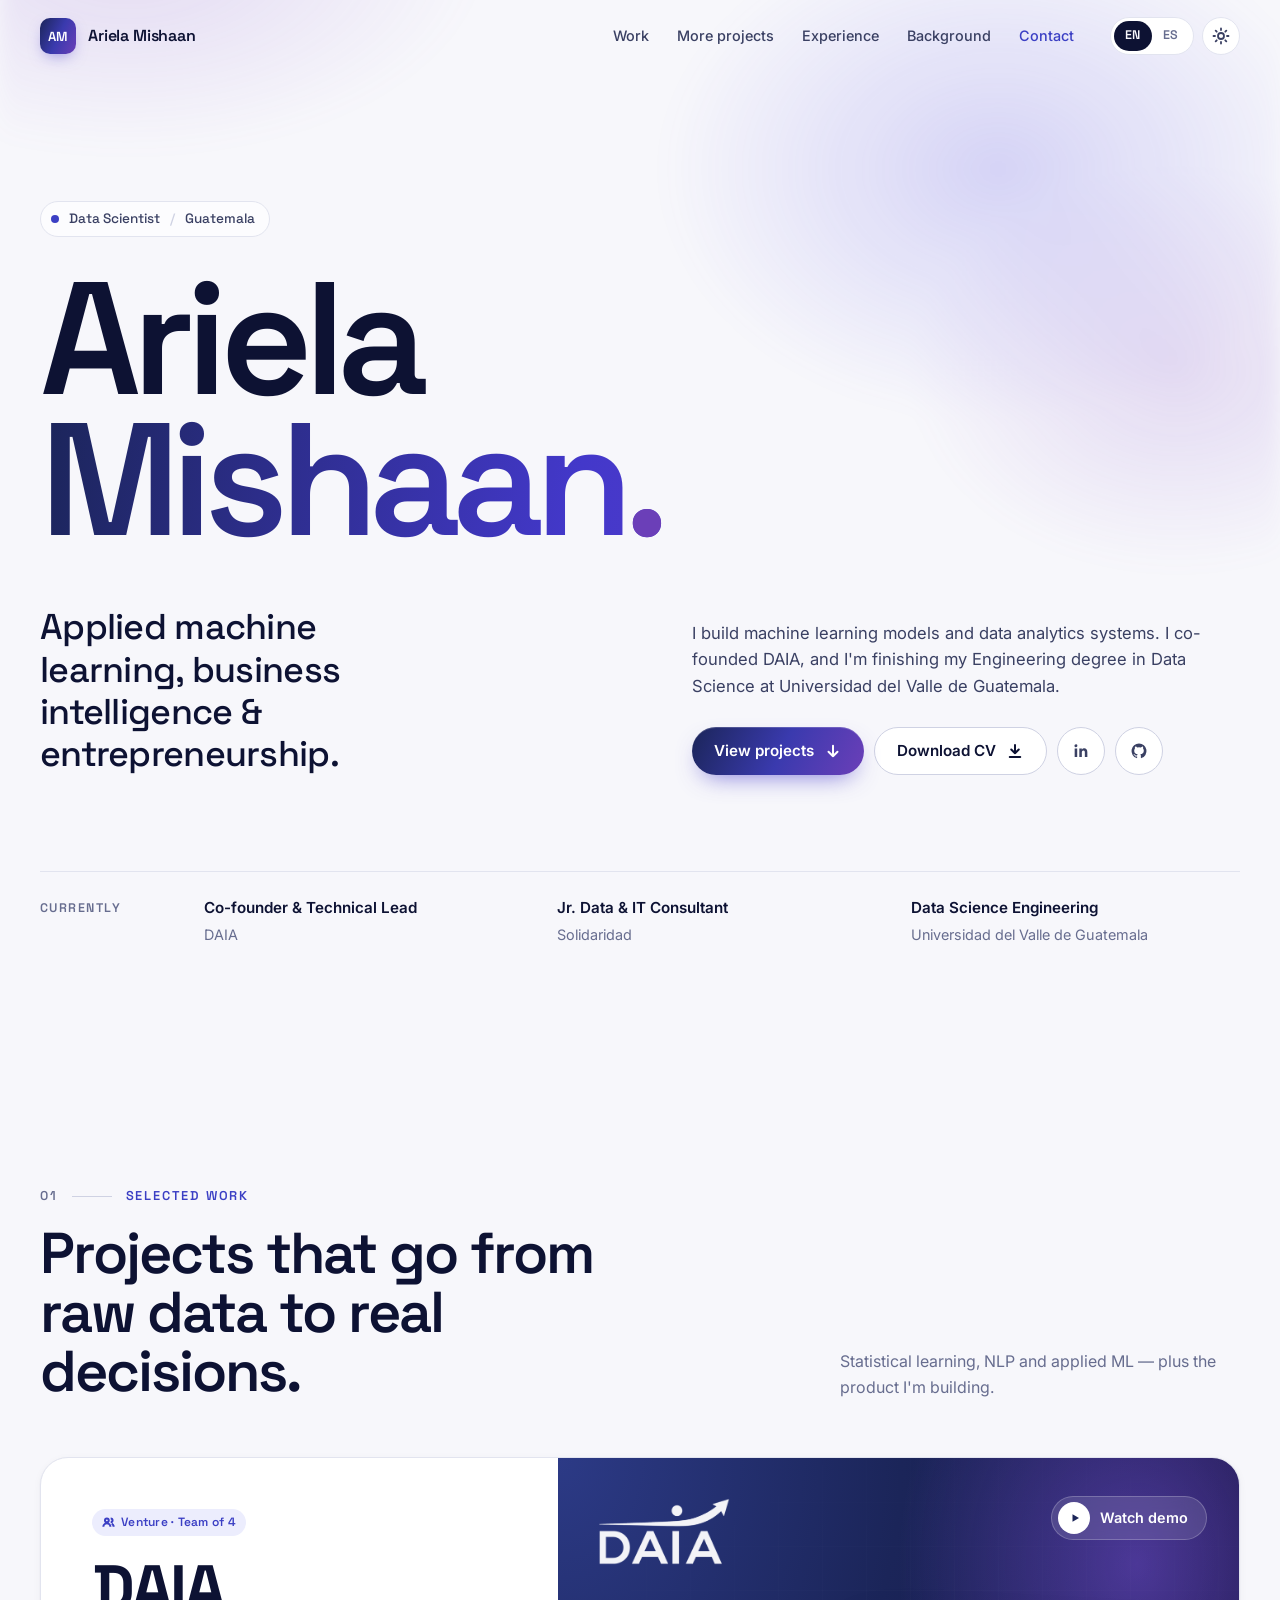
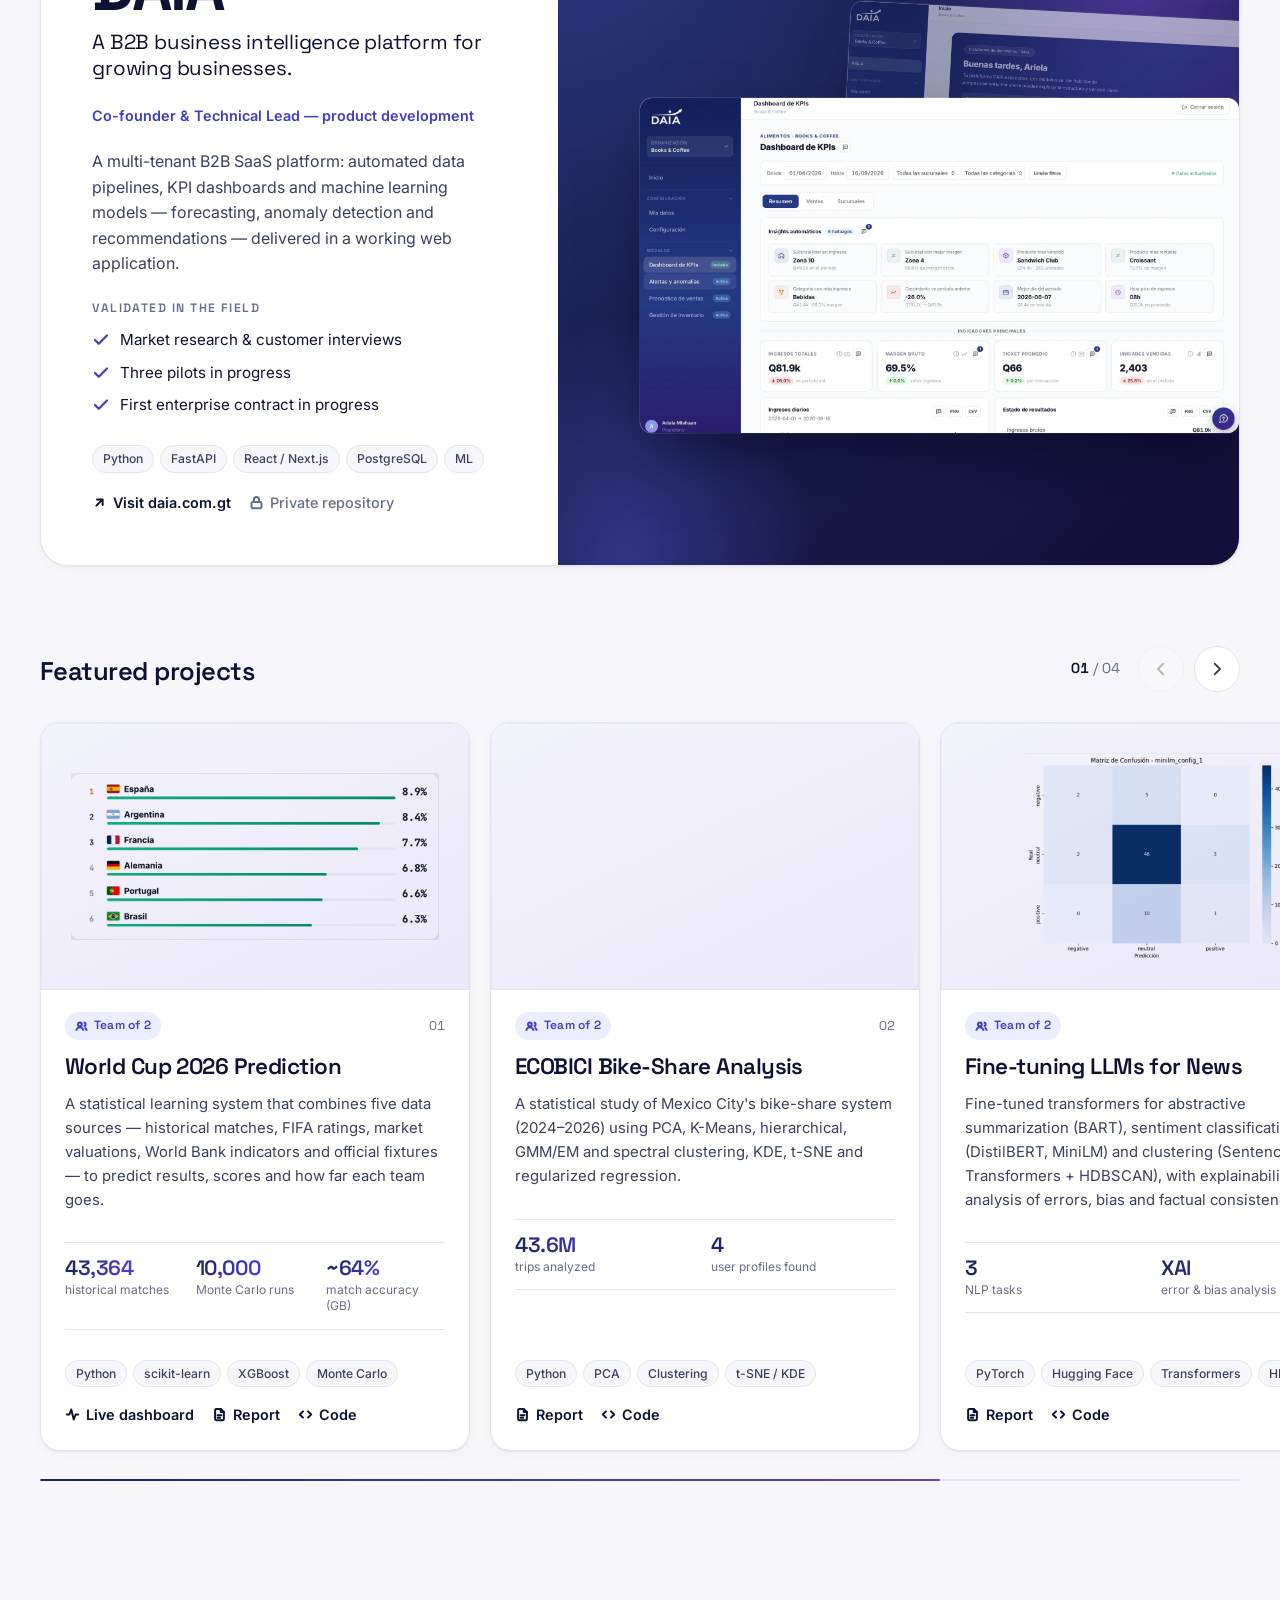
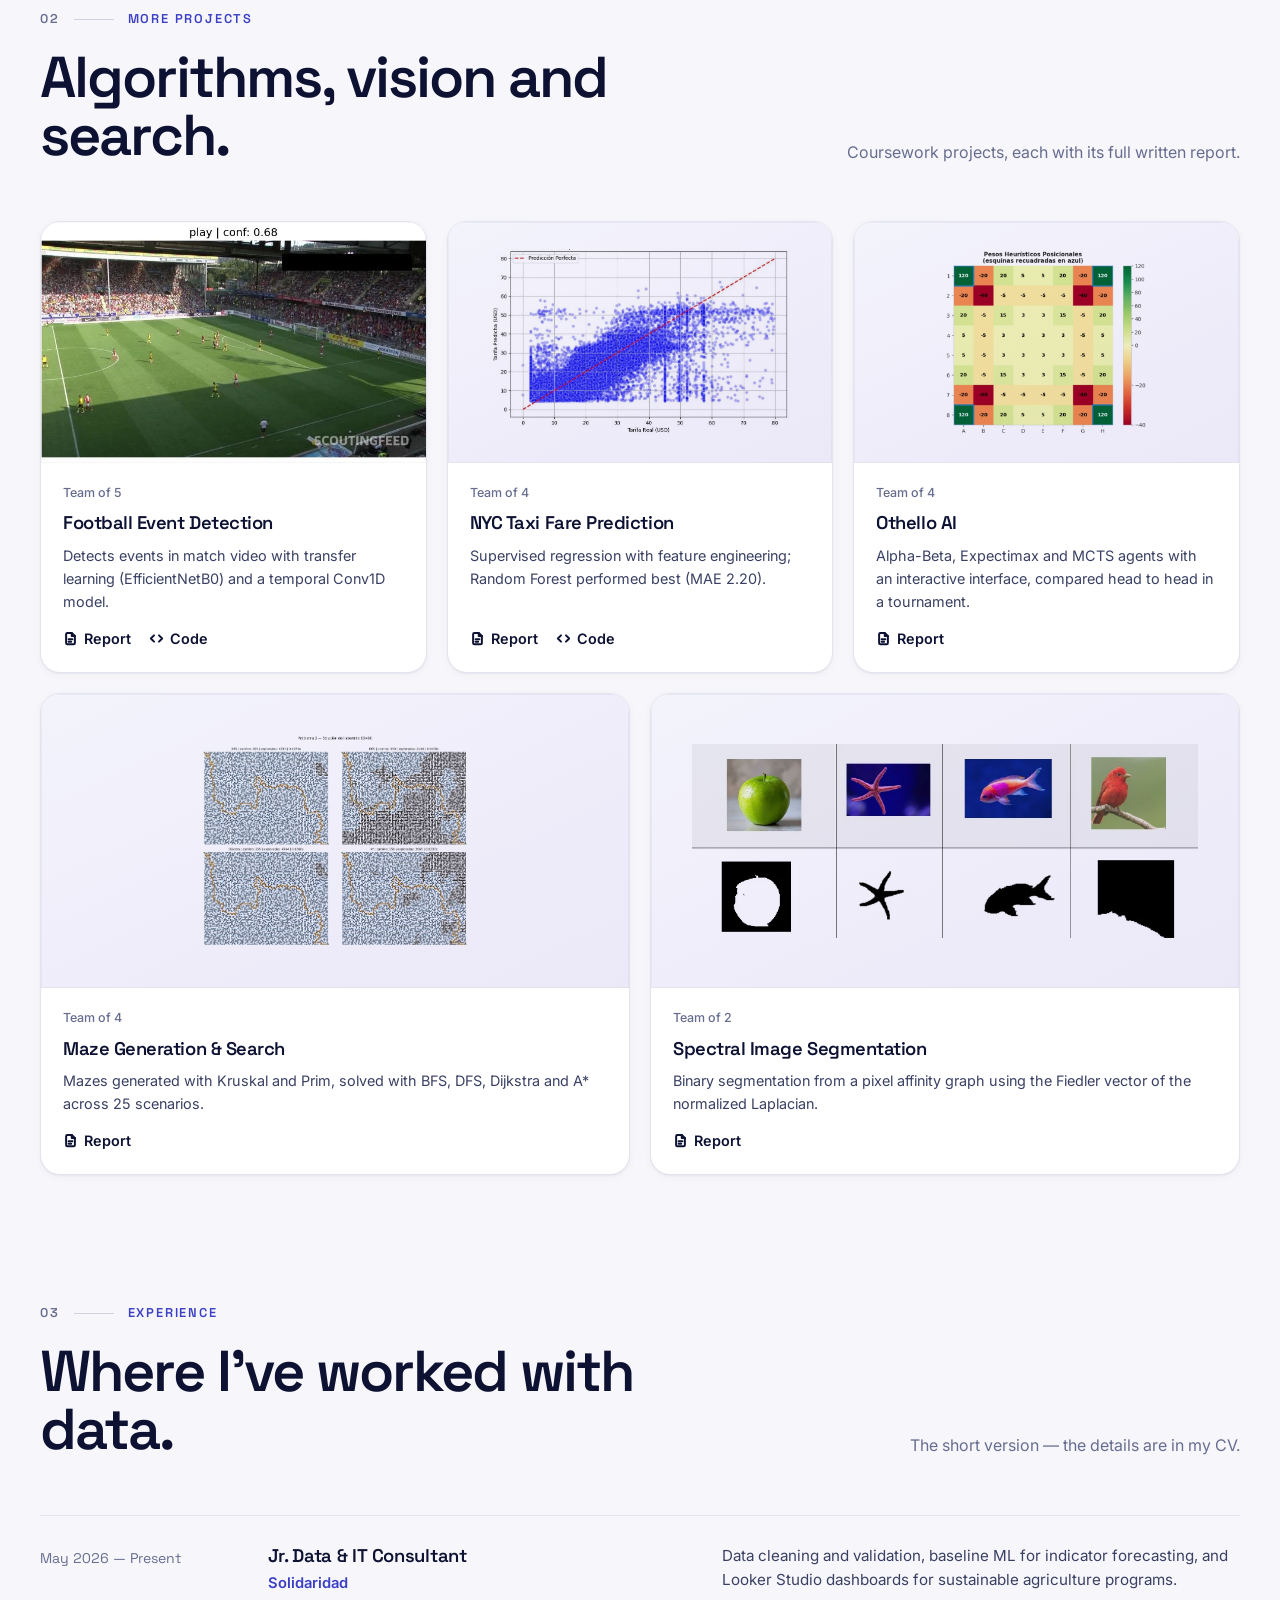
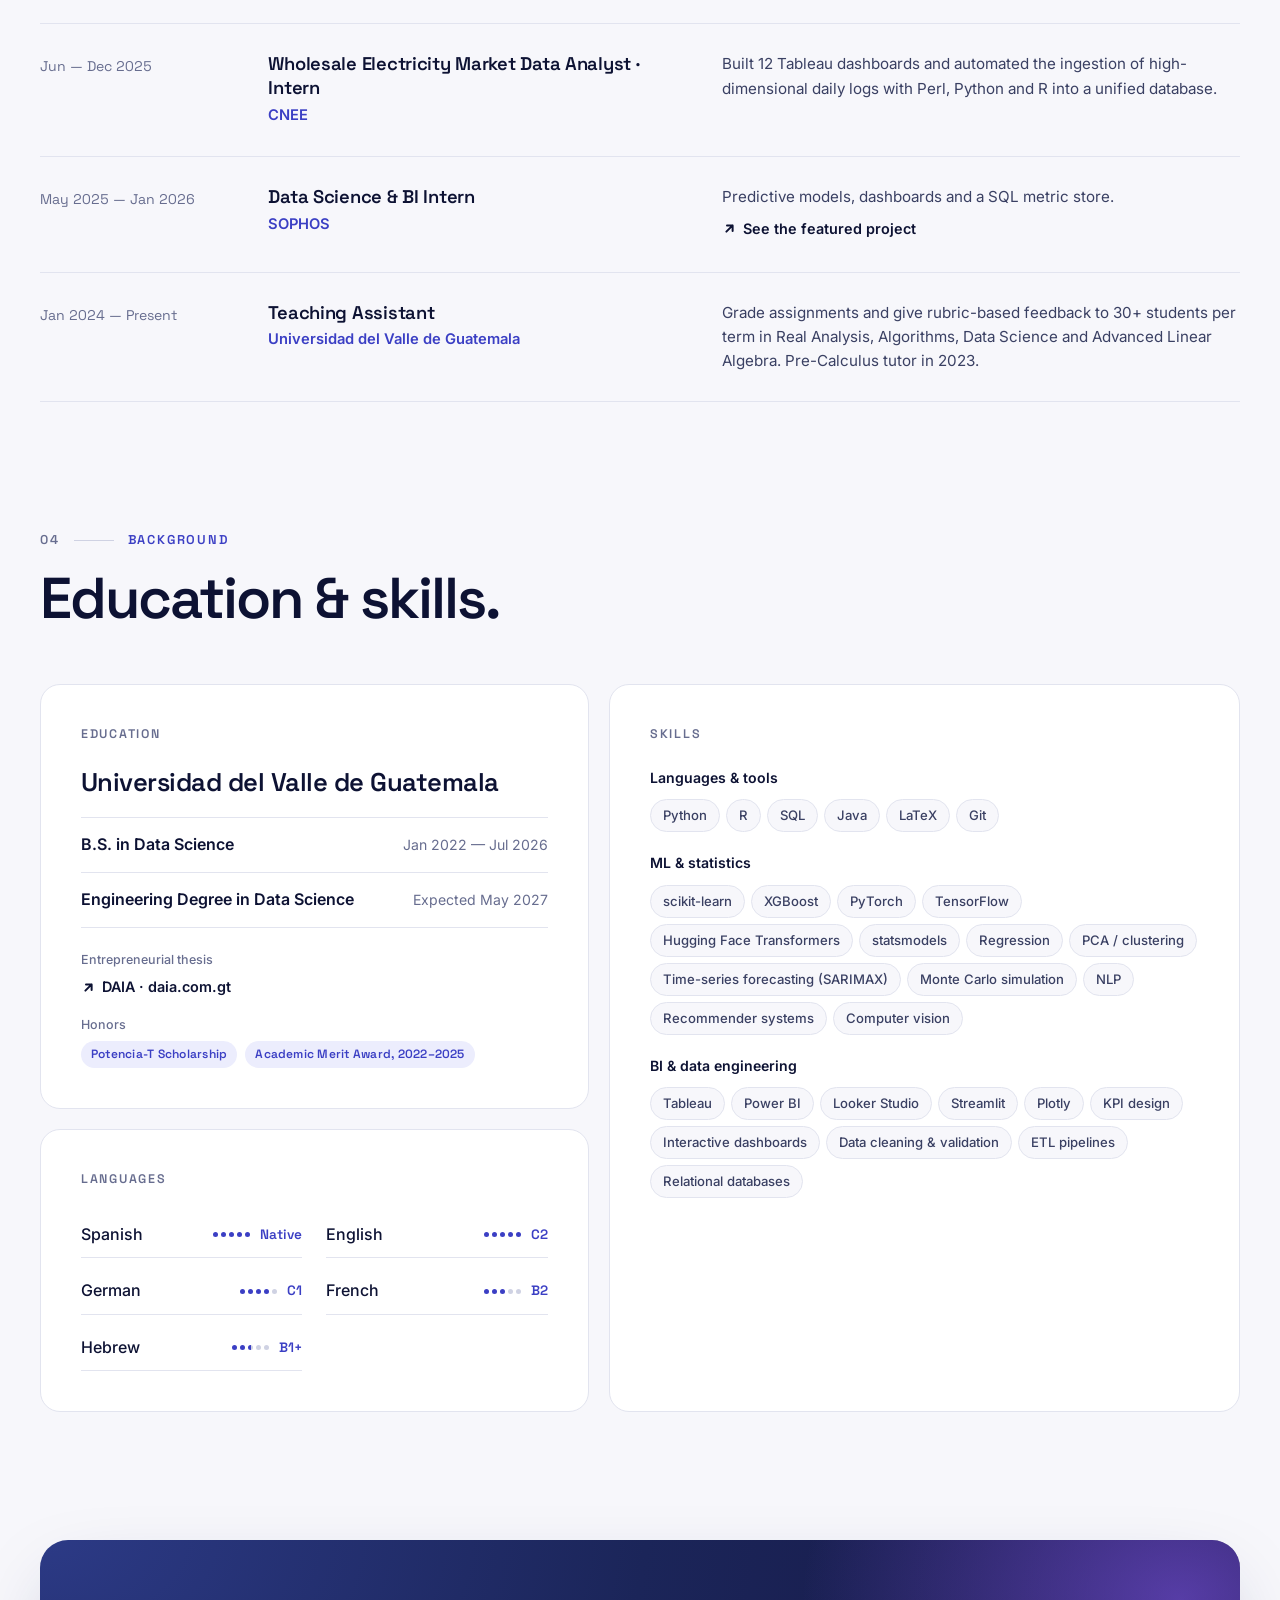
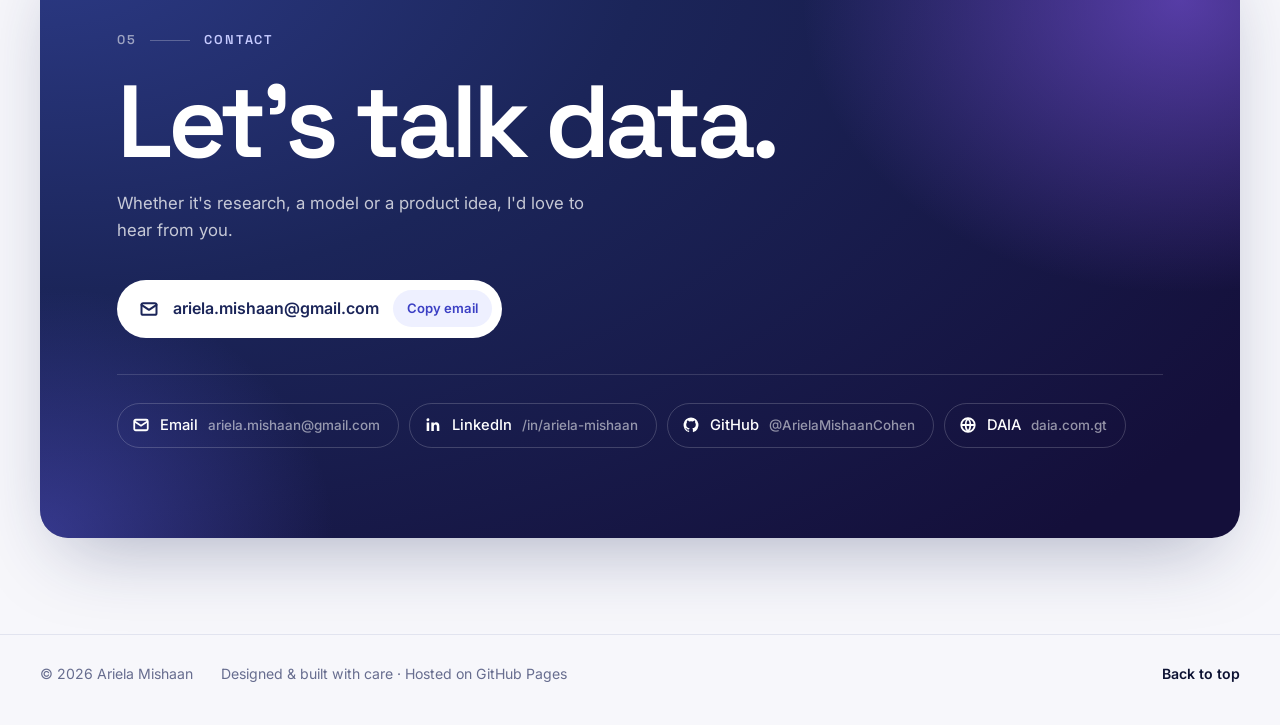
==== commit 00c8a3e2: "Add repo links, team labels, more skills; fix back-to-top - Link public repos for World Cup, ECOBICI" ====
--- a/index.html
+++ b/index.html
@@ -36,10 +36,10 @@
     })();
   </script>
 </head>
-<body>
+<body id="top">
   <a class="skip-link" href="#main" data-i18n="ui.skip">Skip to content</a>
 
-  <header class="site-header" id="top">
+  <header class="site-header">
     <div class="container header-inner">
       <a class="brand" href="#top" aria-label="Ariela Mishaan">
         <span class="brand-mark" aria-hidden="true">AM</span>
--- a/assets/css/styles.css
+++ b/assets/css/styles.css
@@ -543,6 +543,8 @@
   font-weight: 600;
   letter-spacing: 0.02em;
 }
+.pills { display: inline-flex; flex-wrap: wrap; gap: 6px; }
+.pill-solid { background: var(--grad); color: #fff; }
 .pill svg { width: 13px; height: 13px; fill: none; stroke: currentColor; stroke-width: 2; }
 
 .links { display: flex; flex-wrap: wrap; gap: 6px 18px; }
@@ -1020,6 +1022,7 @@
 .lang-dots { display: inline-flex; gap: 3px; }
 .lang-dots i { width: 5px; height: 5px; border-radius: 50%; background: var(--line-strong); }
 .lang-dots i.on { background: var(--accent); }
+.lang-dots i.half { background: linear-gradient(90deg, var(--accent) 50%, var(--line-strong) 50%); }
 
 @media (max-width: 900px) {
   .background-grid { grid-template-columns: 1fr; }
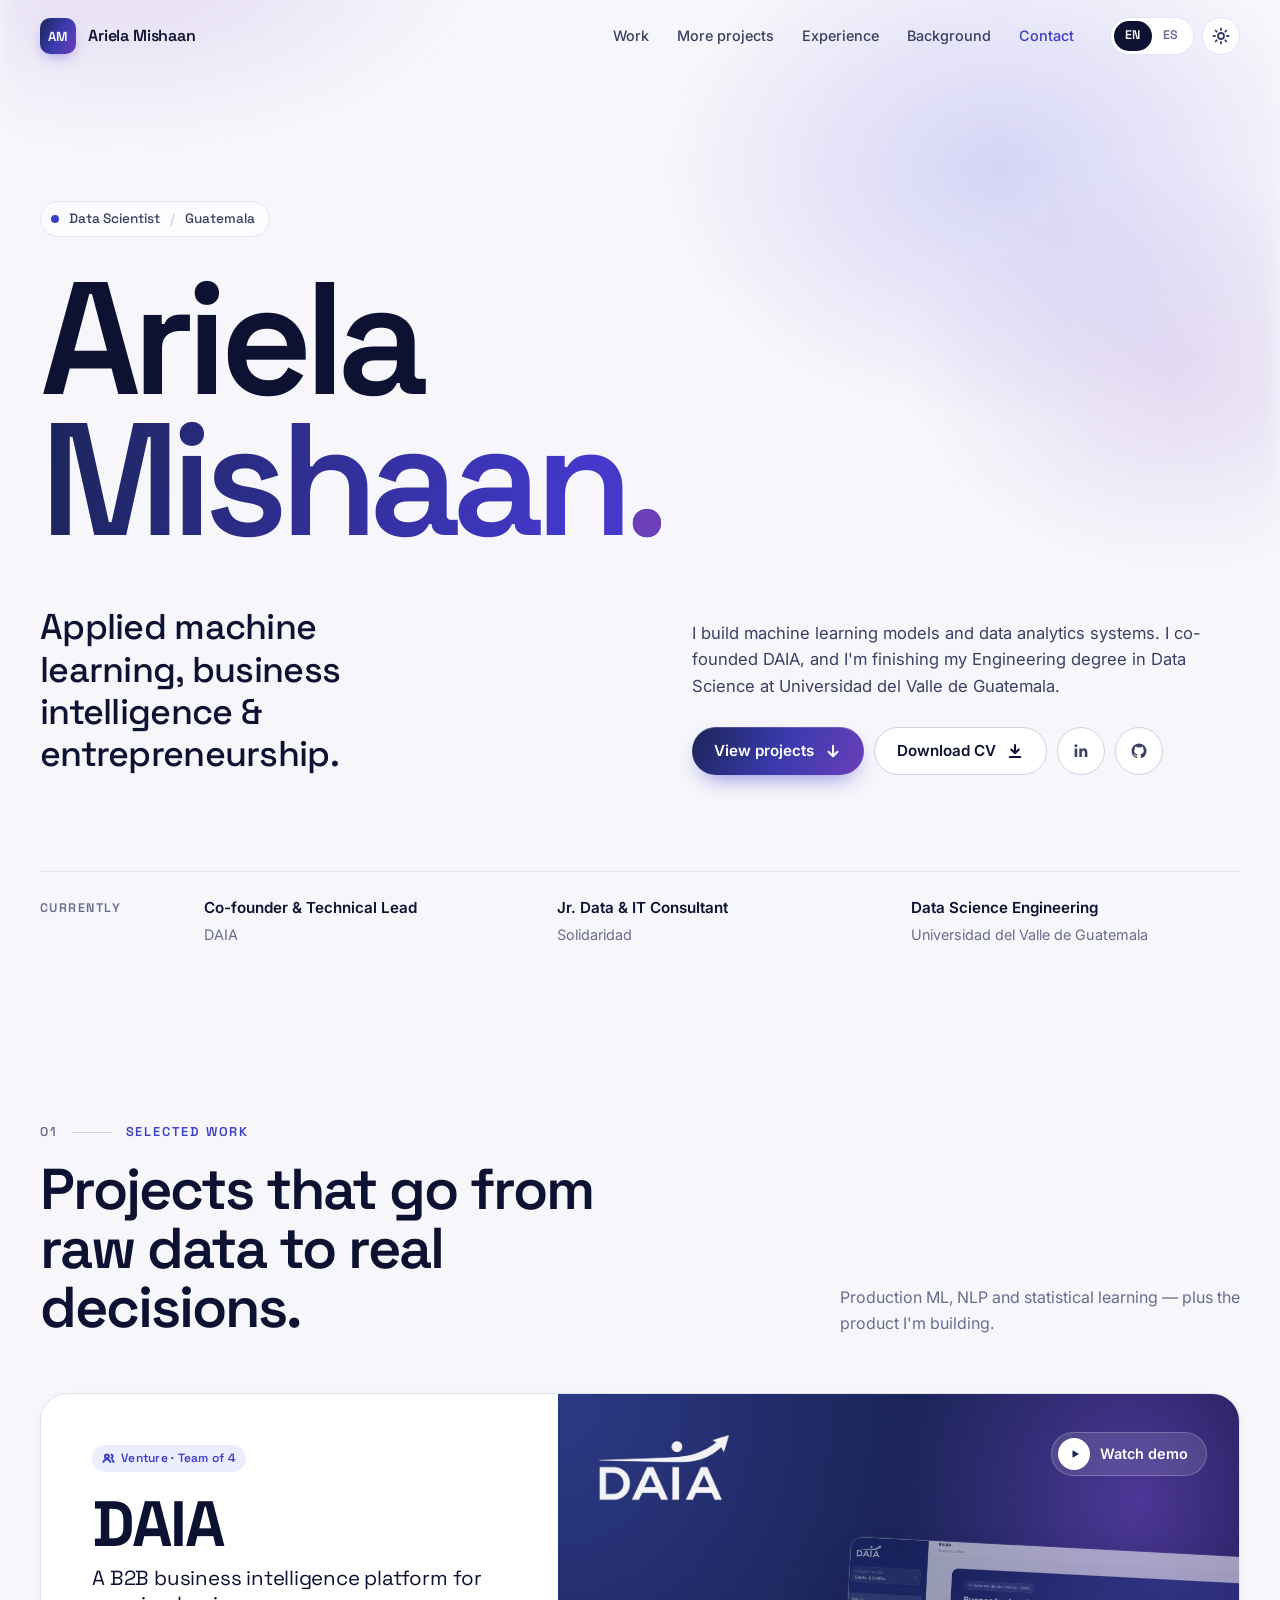
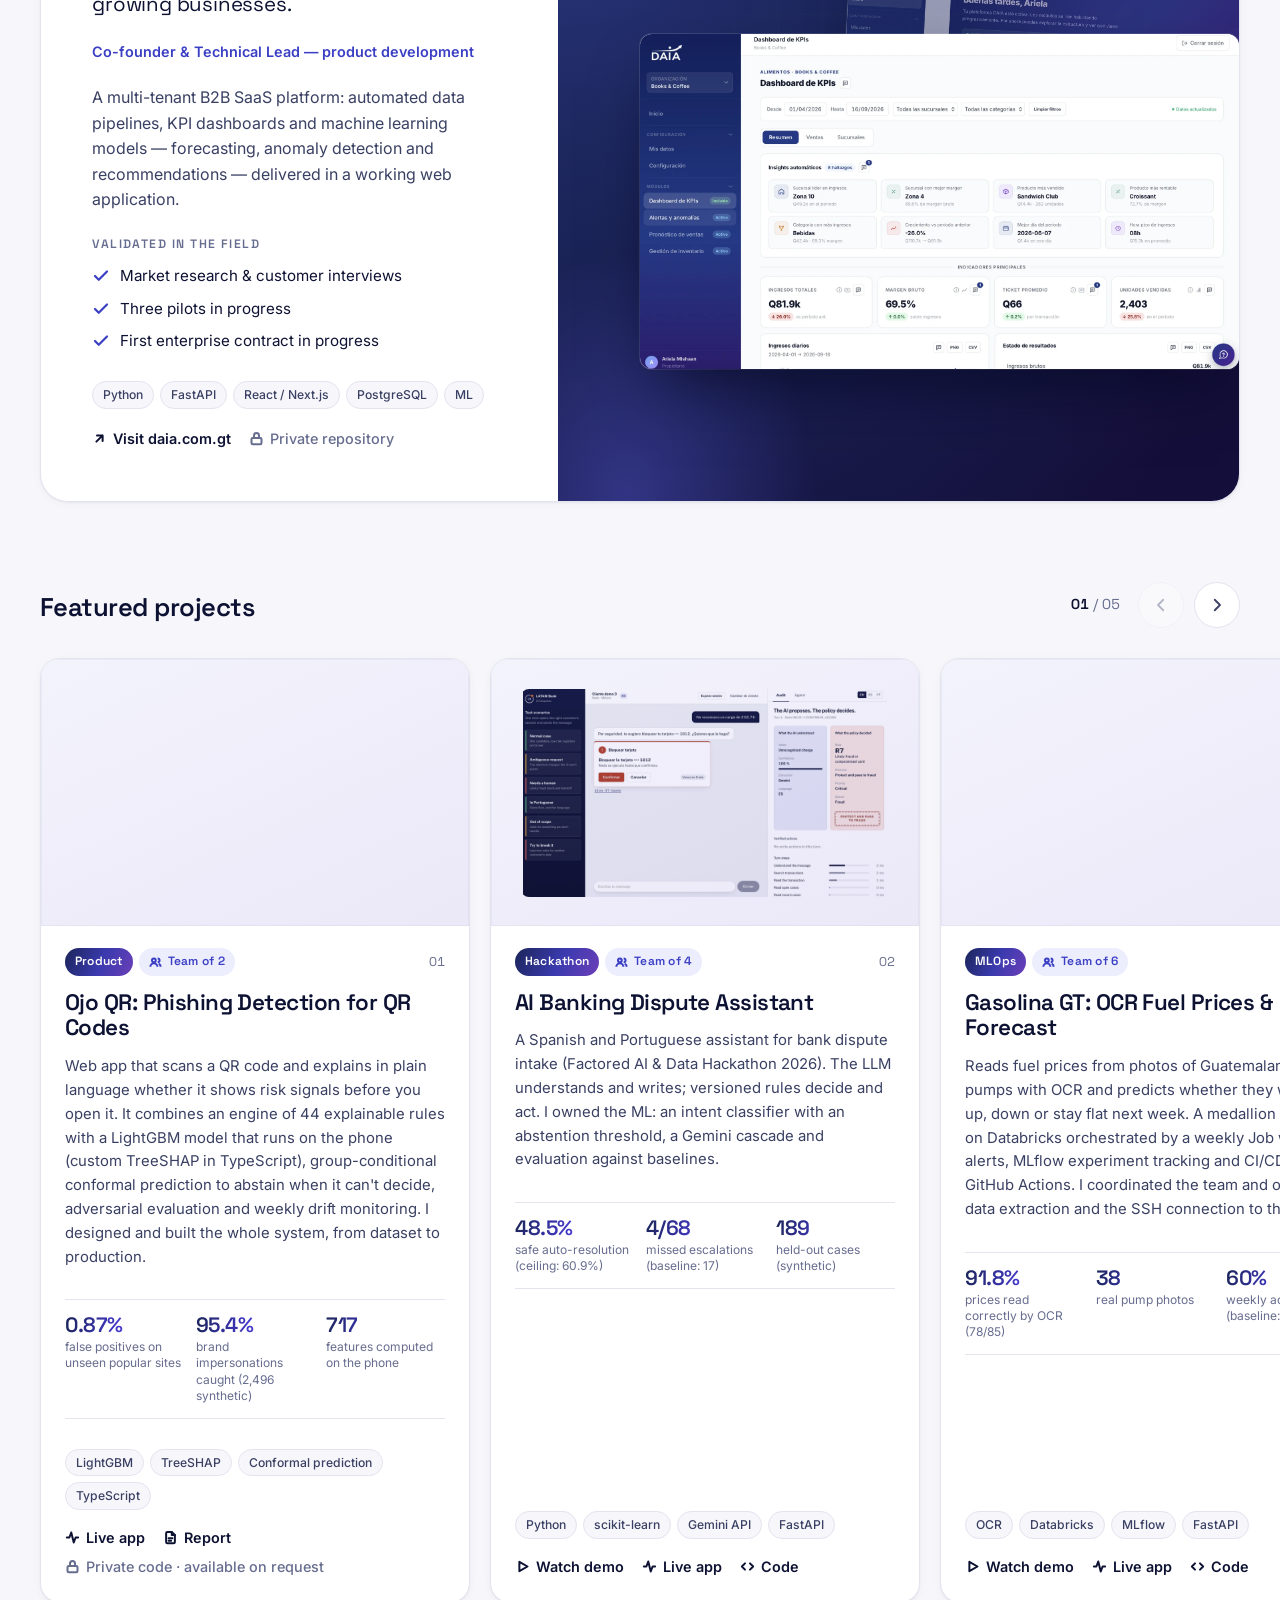
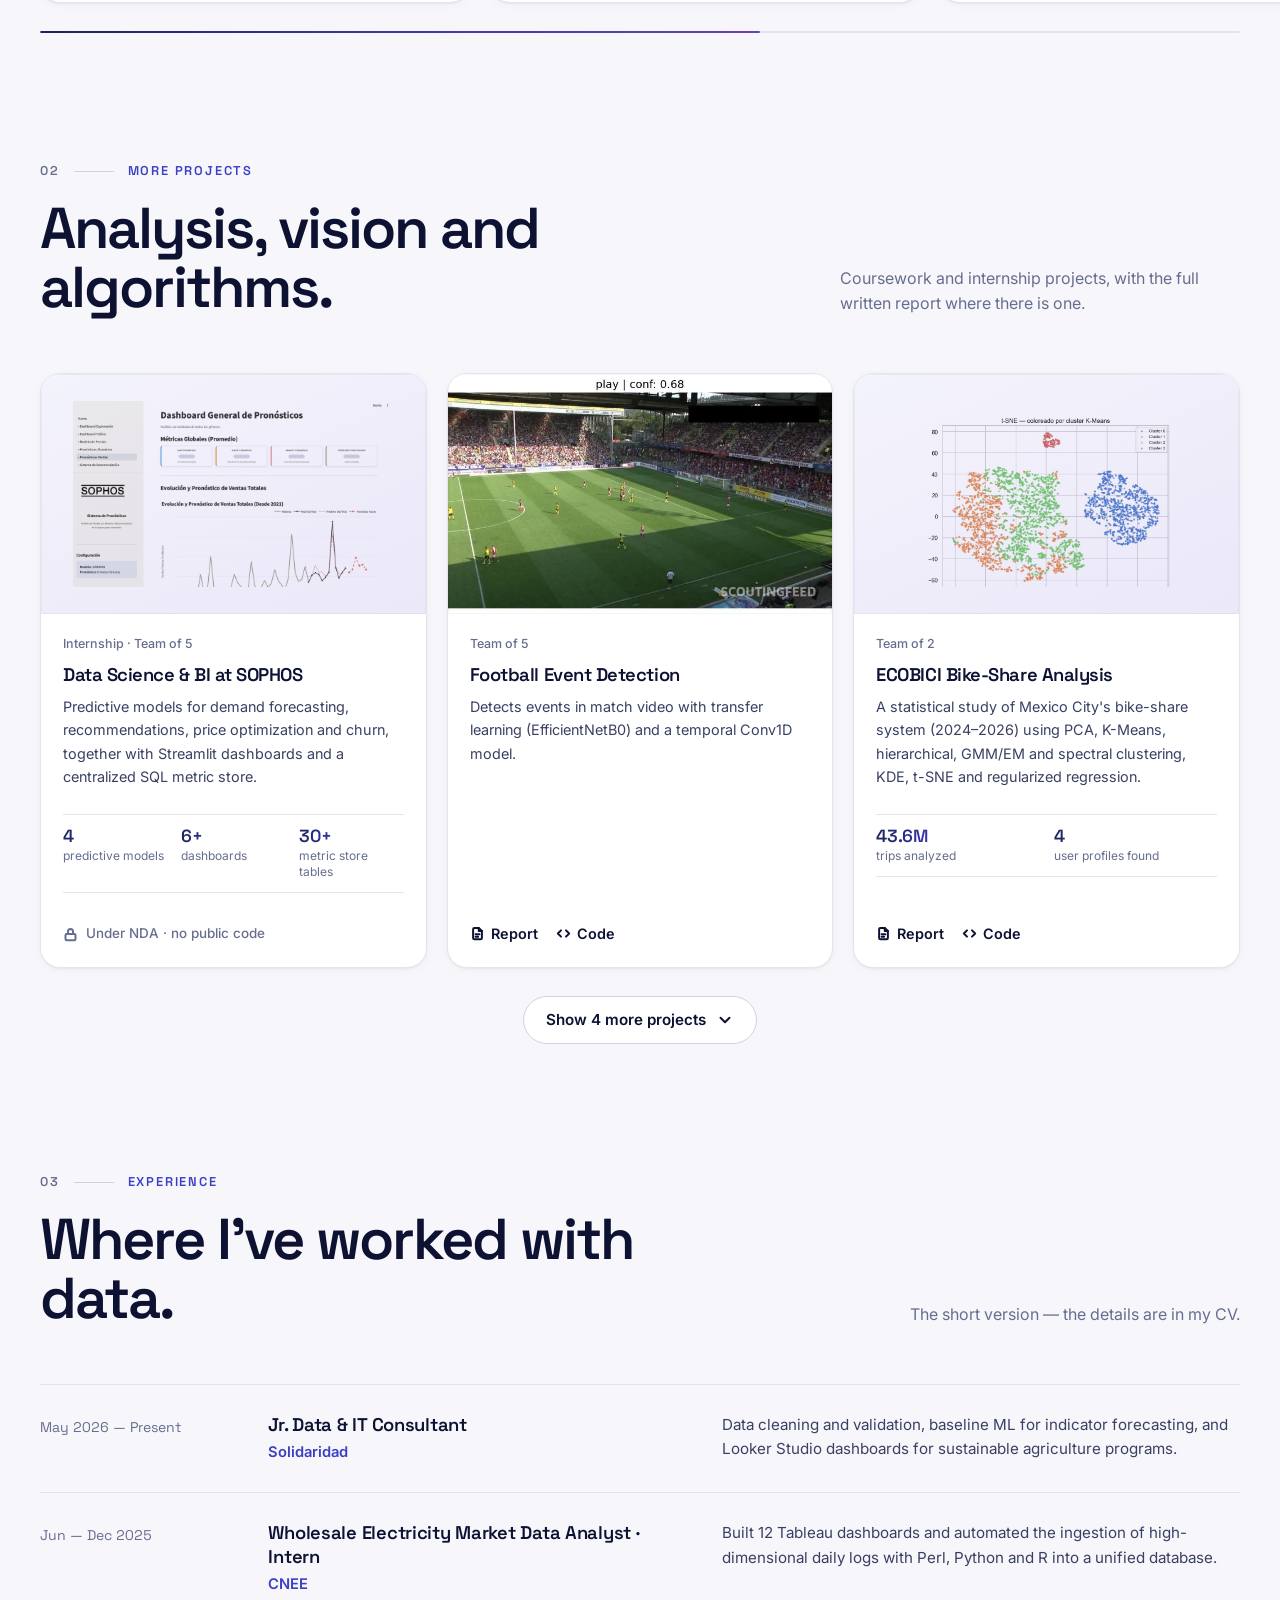
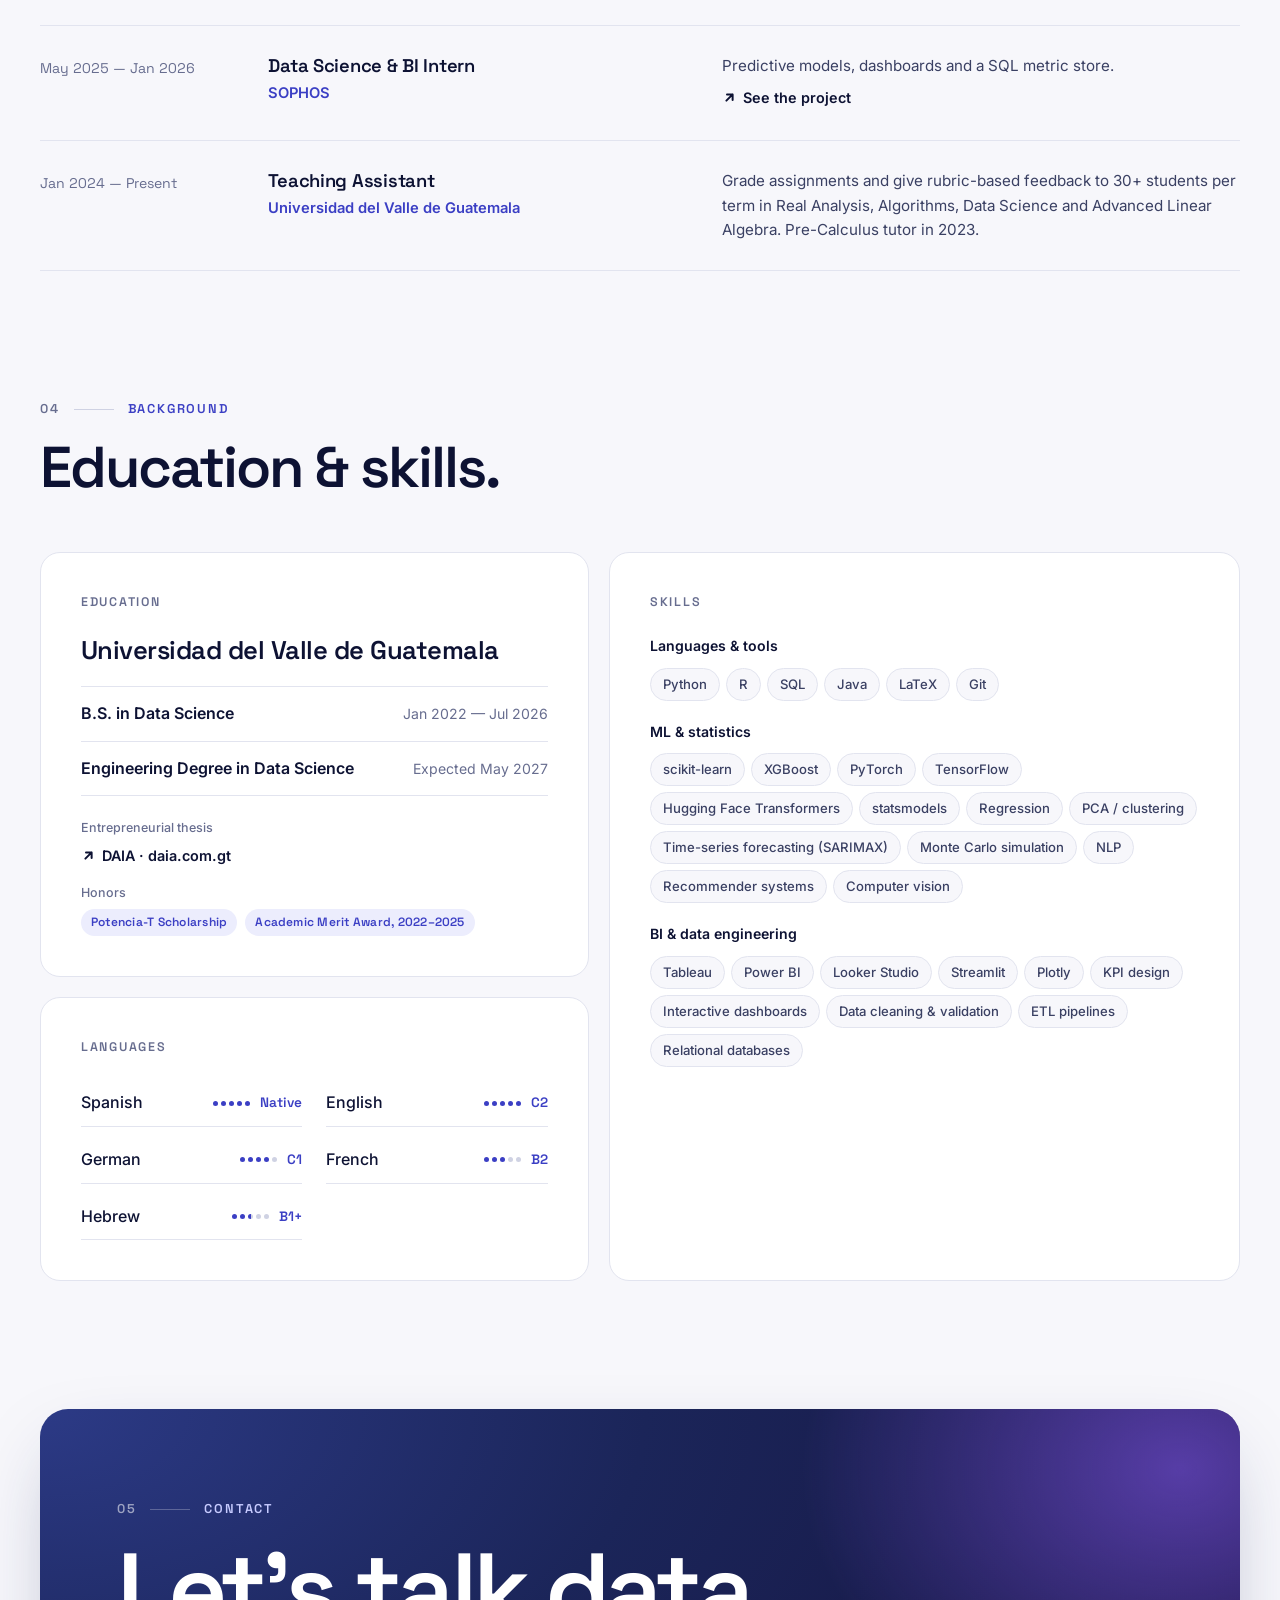
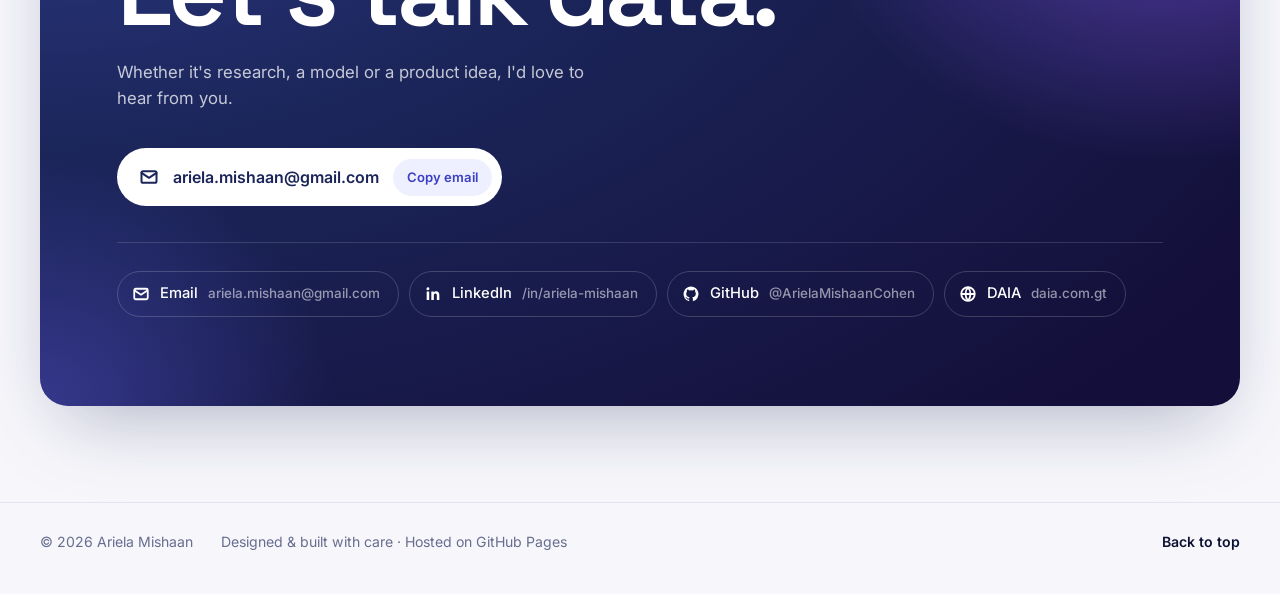
==== commit a25caa3d: "Add Ojo QR to featured projects and collapse more projects Ojo QR leads the featured carousel, with " ====
--- a/index.html
+++ b/index.html
@@ -1,6 +1,15 @@
 <!doctype html>
 <html lang="en">
 <head>
+  <!-- Google tag (gtag.js) -->
+  <script async src="https://www.googletagmanager.com/gtag/js?id=G-CSB3X0YVYP"></script>
+  <script>
+    window.dataLayer = window.dataLayer || [];
+    function gtag(){dataLayer.push(arguments);}
+    gtag('js', new Date());
+
+    gtag('config', 'G-CSB3X0YVYP');
+  </script>
   <meta charset="utf-8">
   <meta name="viewport" content="width=device-width, initial-scale=1">
   <title>Ariela Mishaan — Data Scientist</title>
@@ -155,7 +164,10 @@
           <h2 class="section-title" id="more-title" data-i18n="sections.more.title"></h2>
           <p class="section-lede" data-i18n="sections.more.lede"></p>
         </header>
-        <ul class="mini-grid" data-render="more"></ul>
+        <ul class="mini-grid is-collapsed" id="more-grid" data-render="more"></ul>
+        <div class="more-toggle-wrap">
+          <button class="btn btn-ghost more-toggle" type="button" aria-controls="more-grid" aria-expanded="false"><span></span><svg viewBox="0 0 24 24" aria-hidden="true"><path d="M6 9l6 6 6-6"/></svg></button>
+        </div>
       </div>
     </section>
 
--- a/assets/css/styles.css
+++ b/assets/css/styles.css
@@ -468,6 +468,7 @@
 
 /* ---------- Sections ---------- */
 .section { padding: clamp(72px, 10vw, 136px) 0 0; }
+.hero + .section { padding-top: clamp(40px, 5vw, 72px); }
 
 .section-head {
   display: grid;
@@ -890,11 +891,21 @@
   grid-template-columns: repeat(6, minmax(0, 1fr));
   gap: 20px;
 }
+/* First row of three; the rest go two to a row, wider (3 + 2 + 2 for seven). */
 .mini-grid > li { grid-column: span 2; }
-.mini-grid > li:nth-child(4),
-.mini-grid > li:nth-child(5) { grid-column: span 3; }
-.mini-grid > li:nth-child(4) .thumb,
-.mini-grid > li:nth-child(5) .thumb { aspect-ratio: 16 / 8; }
+.mini-grid > li:nth-child(n+4) { grid-column: span 3; }
+.mini-grid > li:nth-child(n+4) .thumb { aspect-ratio: 16 / 8; }
+/* A lone last card on a two-up row spans the full width. */
+.mini-grid > li:nth-child(n+4):last-child:nth-child(even) { grid-column: 1 / -1; }
+.mini-grid.is-collapsed > li:nth-child(n+4) { display: none; }
+
+.mini .stats { padding: 12px 0; gap: 14px; }
+.mini .stat-value { font-size: 1.1rem; }
+
+.more-toggle-wrap { display: flex; justify-content: center; margin-top: 28px; }
+.more-toggle svg { transition: transform 0.3s var(--ease); }
+.more-toggle[aria-expanded="true"] svg { transform: rotate(180deg); }
+.more-toggle[hidden] { display: none; }
 
 .mini {
   height: 100%;
@@ -908,11 +919,12 @@
 @media (max-width: 960px) {
   .mini-grid { grid-template-columns: repeat(2, minmax(0, 1fr)); }
   .mini-grid > li,
-  .mini-grid > li:nth-child(4),
-  .mini-grid > li:nth-child(5) { grid-column: span 1; }
-  .mini-grid > li:nth-child(4) .thumb,
-  .mini-grid > li:nth-child(5) .thumb { aspect-ratio: 16 / 10; }
-  .mini-grid > li:nth-child(5) { grid-column: 1 / -1; }
+  .mini-grid > li:nth-child(n+4),
+  .mini-grid > li:nth-child(n+4):last-child:nth-child(even) { grid-column: span 1; }
+  .mini-grid > li:nth-child(n+4) .thumb { aspect-ratio: 16 / 10; }
+  /* Two columns: an odd card left alone at the end (the 3rd when collapsed, the 7th when open) spans both. */
+  .mini-grid.is-collapsed > li:nth-child(3),
+  .mini-grid > li:last-child:nth-child(odd) { grid-column: 1 / -1; }
 }
 @media (max-width: 620px) {
   .mini-grid { grid-template-columns: 1fr; }
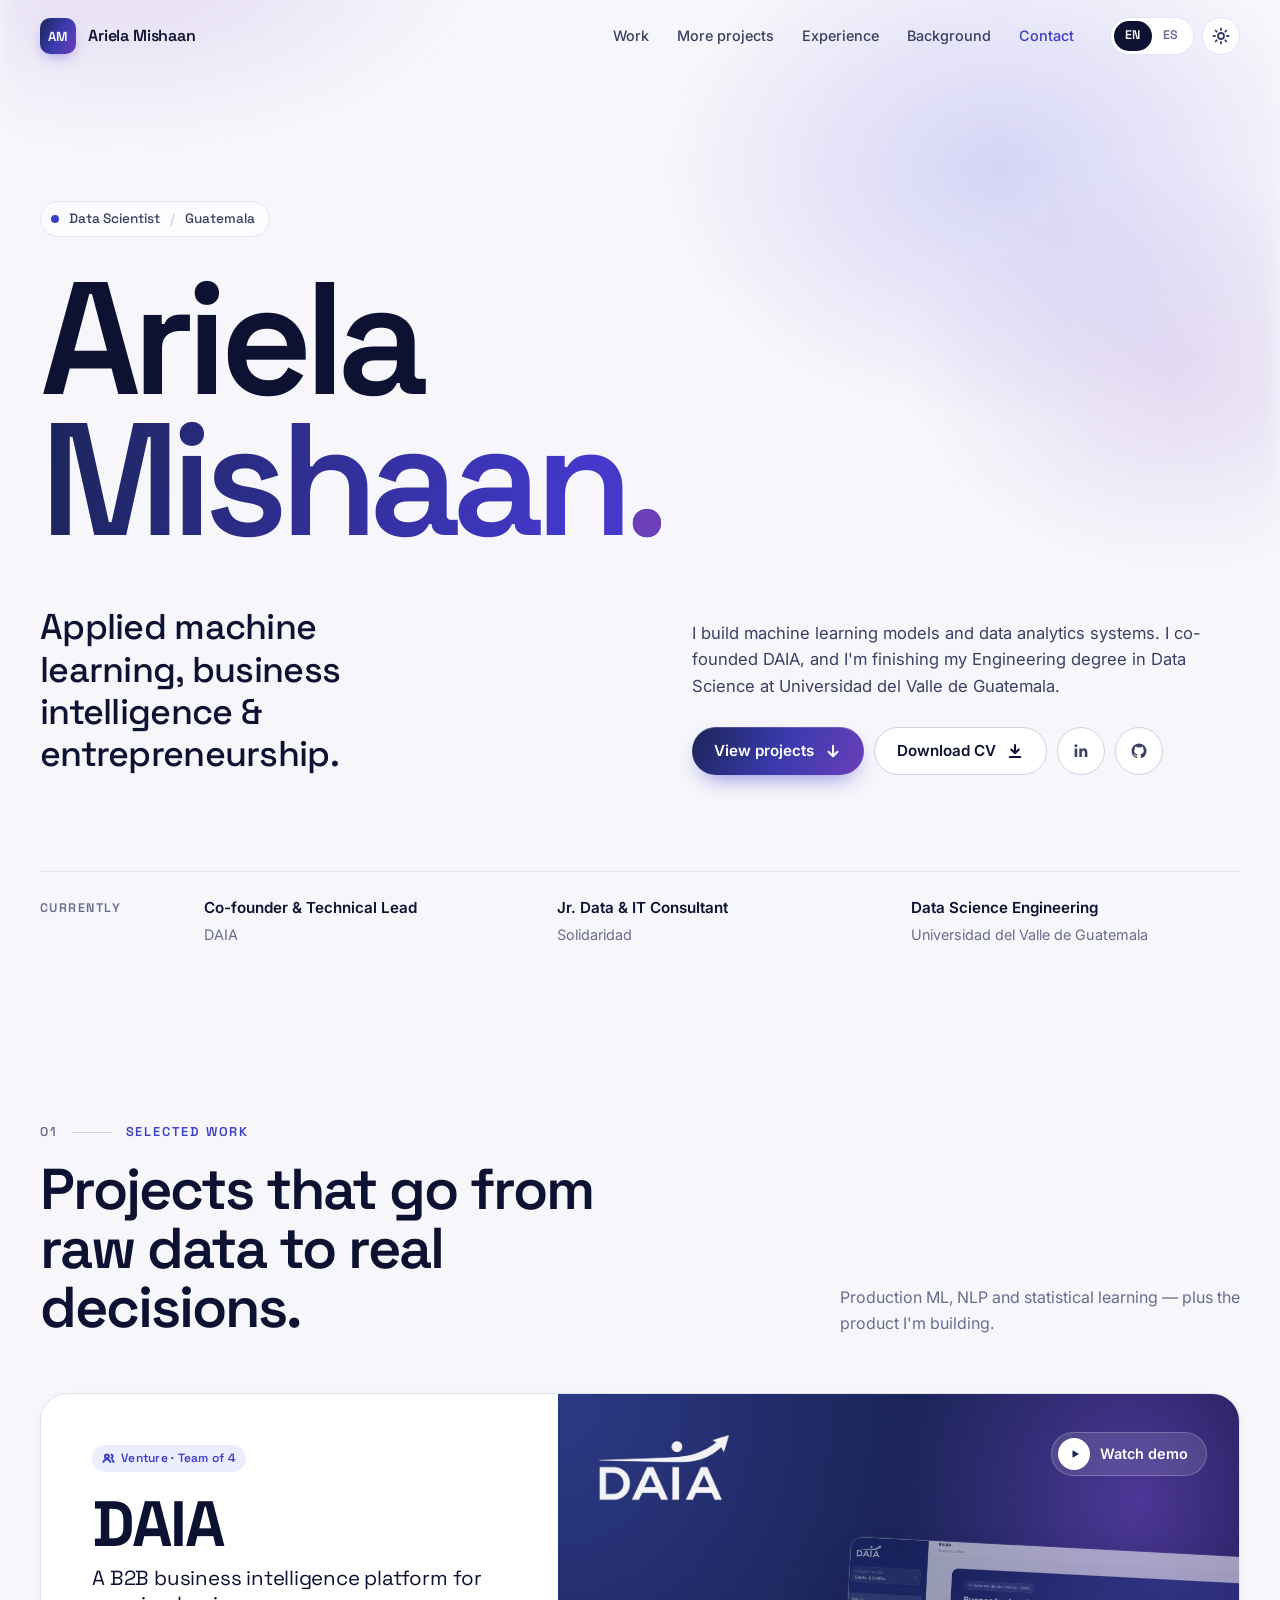
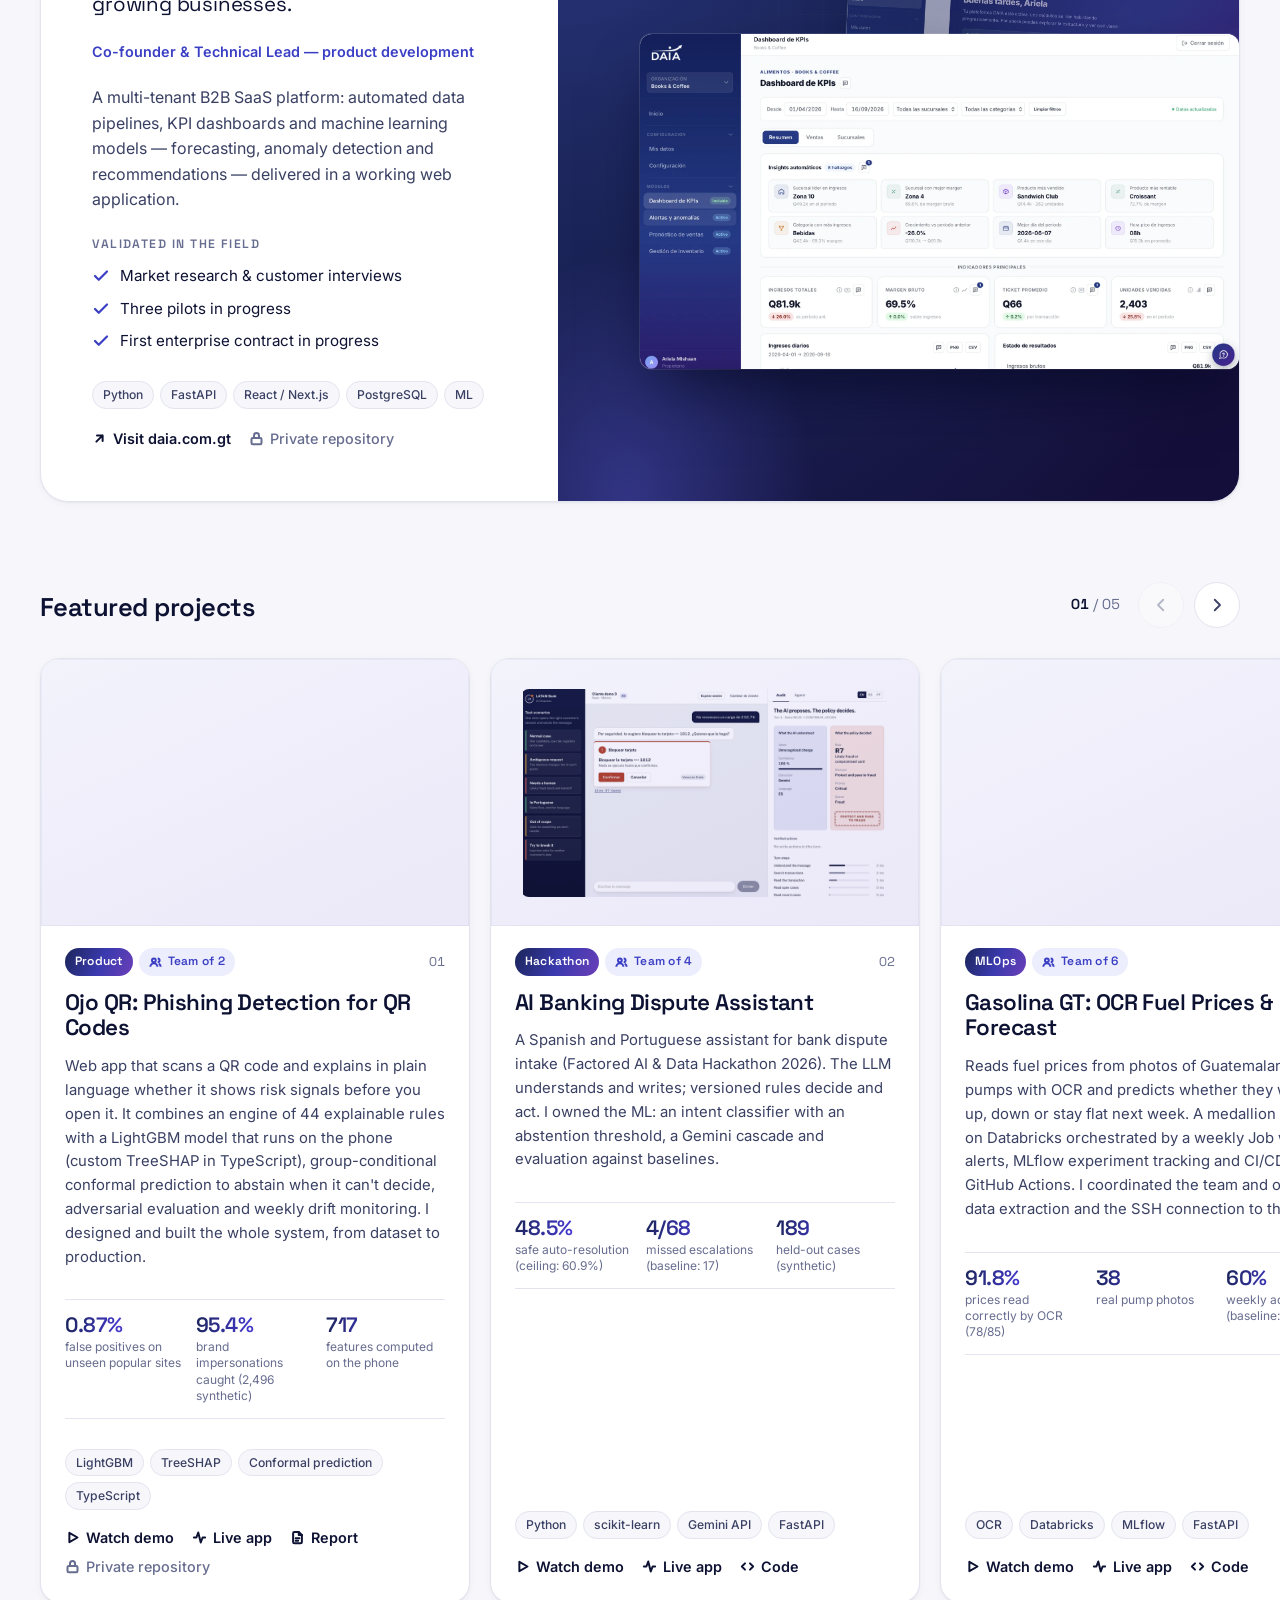
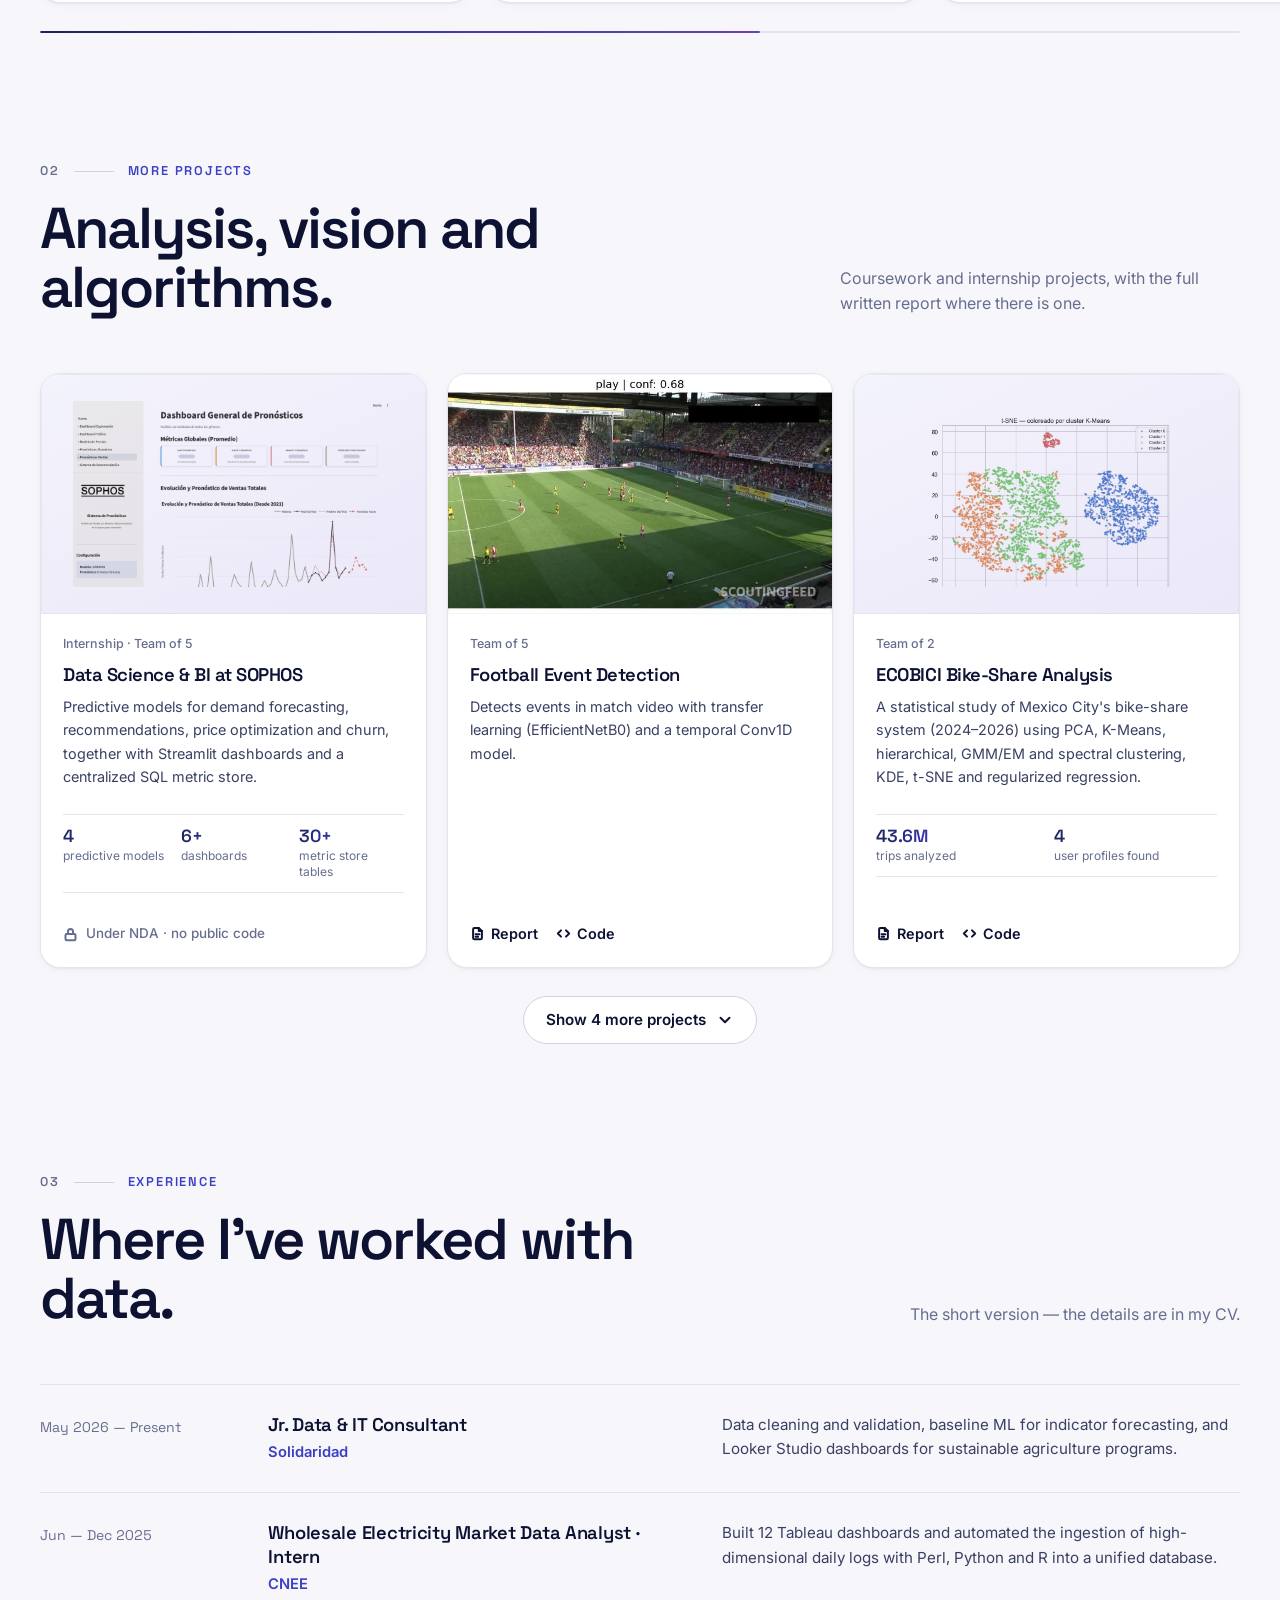
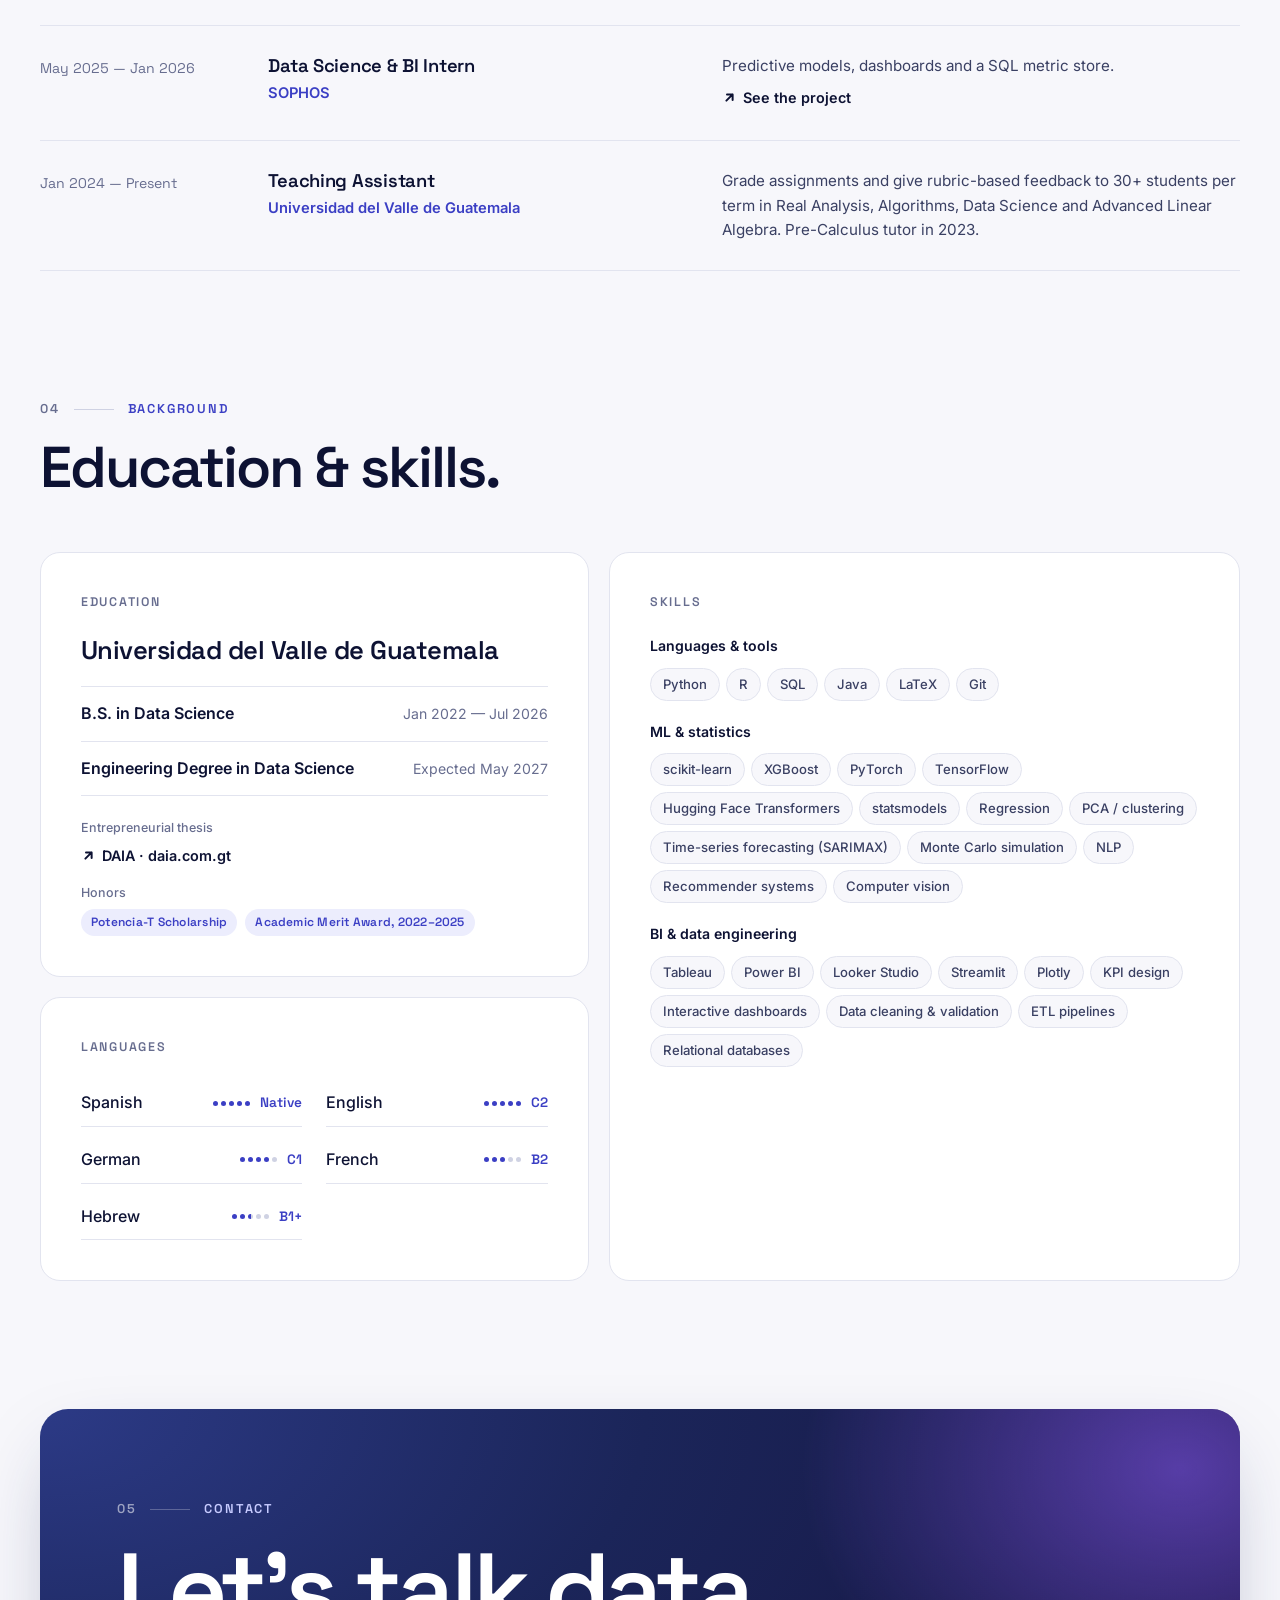
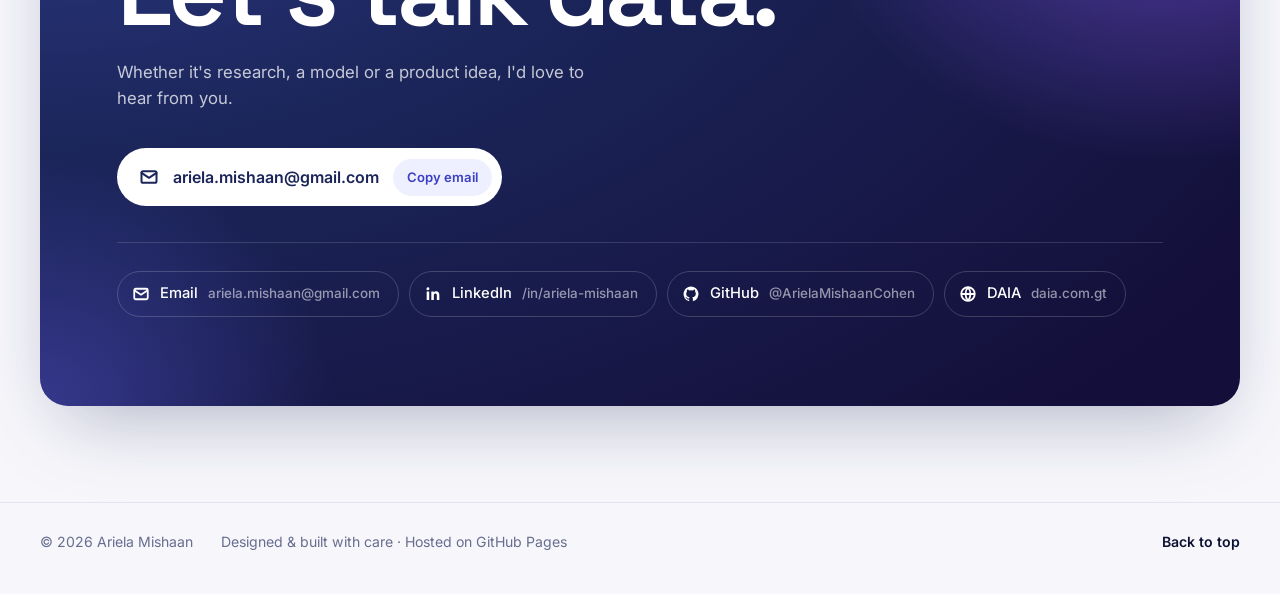
==== commit cbf77818: "feat: register project, video, contact and section events in GA Adds assets/js/analytics.js, loaded " ====
--- a/index.html
+++ b/index.html
@@ -231,5 +231,6 @@
   <script src="assets/js/i18n/en.js"></script>
   <script src="assets/js/i18n/es.js"></script>
   <script src="assets/js/main.js"></script>
+  <script src="assets/js/analytics.js"></script>
 </body>
 </html>
